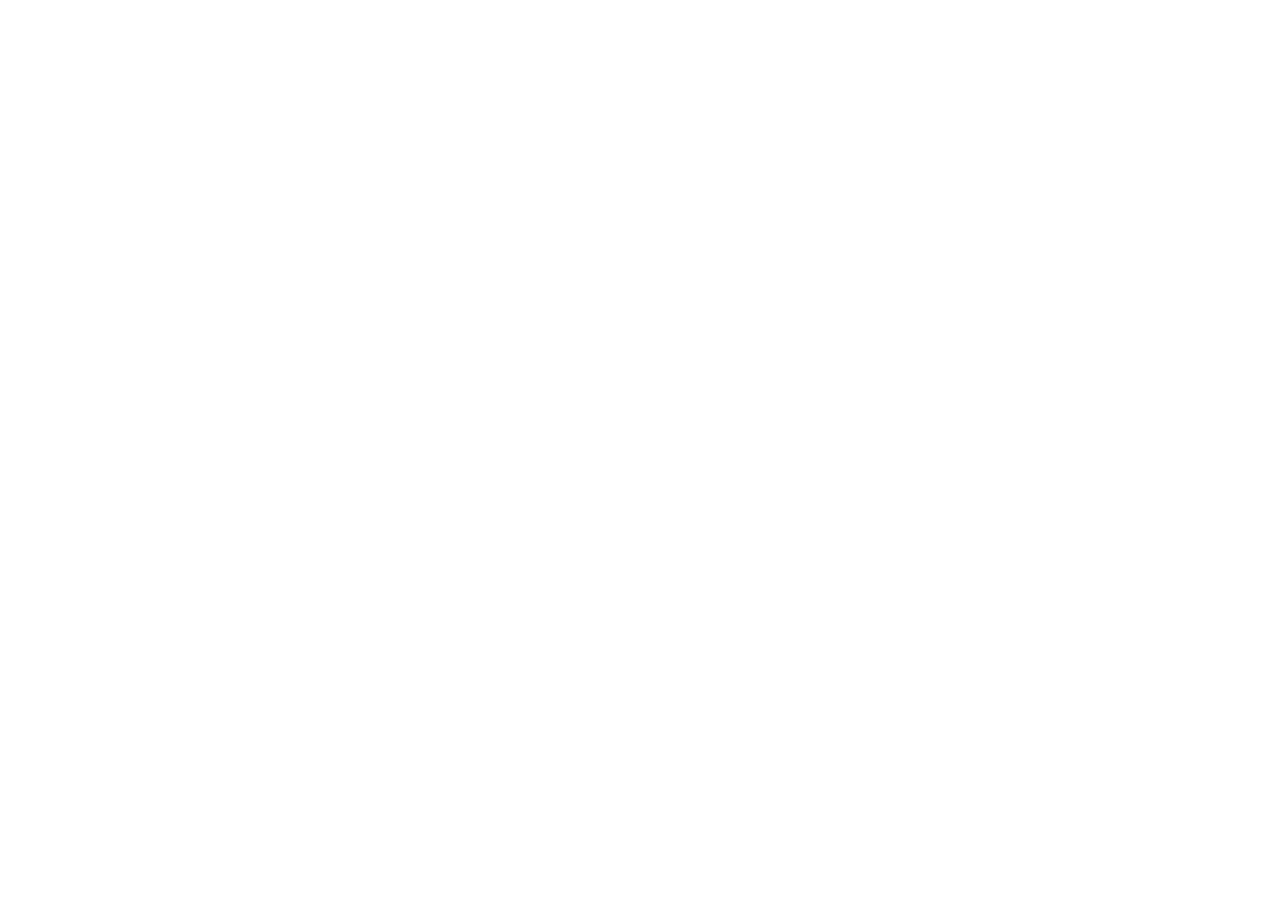
==== index.html @ f4bb406d "Adiciona arquivos CSS, JS e imagens; cria estrutura inicial do HTML" ====
<!DOCTYPE html>
<html lang="pt-Br">

<head>
    <meta charset="UTF-8">
    <meta name="viewport" content="width=device-width, initial-scale=1.0">

    <link rel="stylesheet" href="./assets/css/style.css">
    <link rel="stylesheet" href="./assets/css/responsive.css">

    <link rel="preconnect" href="https://fonts.googleapis.com">
    <link rel="preconnect" href="https://fonts.gstatic.com" crossorigin>
    <link
        href="https://fonts.googleapis.com/css2?family=Anek+Tamil:wght@100..800&family=Geist+Mono:ital,wght@0,100..900;1,100..900&family=Geist:ital,wght@0,100..900;1,100..900&display=swap"
        rel="stylesheet">

    <title>PrimalTraining</title>

    <link rel="shortcut icon" href="./assets/vector/Vector.png" type="image/x-icon">
</head>

<body>

    <script src="./assets/js/script.js"></script>
</body>

</html>
---- assets/css/style.css ----
/* style global */
:root {
    /* color */
    --txt-color-black: #000000;
    --txt-color-white: #FFFFFF;

    /* background-color */
    --background-color-black: #000000;
    --background-color-blue: #808CFD;
    --background-color-light-grey: #E9ECFF;
    --background-color-white: #FFFFFF;

    /* typography */
    --primary-font: "Anek Tamil", sans-serif;
    --secondary-font: "Geist", sans-serif;
    --tertiary-font: "Geist Mono", monospace;

    --h1-h2-font-size: 45px;
    --h1-h2-font-weight: 700;
    --h1-h2-font-family: var(--primary-font);
    --h1-h2-line-height: 91%;
    --h1-h2-letter-spacing: -3%;

    --h3-font-size: 57px;
    --h3-font-weight: 700;
    --h3-font-family: var(--primary-font);
    --h3-line-height: 100%;
    --h3-letter-spacing: -5%;

    --h4-font-size: 25px;
    --h4-font-weight: 700;
    --h4-font-family: var(--primary-font);
    --h4-line-height: 91%;
    --h4-letter-spacing: -3%;

    --h5-font-size: 22px;
    --h5-font-weight: 700;
    --h5-font-family: var(--primary-font);
    --h5-line-height: 131%;
    --h5-letter-spacing: -3%;

    --p1-font-size: 19px;
    --p1-font-weight: 400;
    --p1-font-family: var(--secondary-font);
    --p1-line-height: 131%;
    --p1-letter-spacing: -3%;

    --p2-font-size: 17px;
    --p2-font-weight: 400;
    --p2-font-family: var(--secondary-font);
    --p2-line-height: 131%;
    --p2-letter-spacing: 1%;

    --a-btn-font-size: 15px;
    --a-btn-font-weight: 400;
    --a-btn-font-family: var(--tertiary-font);
    --a-btn-line-height: 110%;
    --a-btn-letter-spacing: -1%;
}

/* typography global */
h1,
h2 {
    font-size: var(--h1-h2-font-size);
    font-weight: var(--h1-h2-font-weight);
    font-family: var(--h1-h2-font-family);
    line-height: var(--h1-h2-line-height);
    letter-spacing: var(--h1-h2-letter-spacing);
}

h3 {
    font-size: var(--h3-font-size);
    font-weight: var(--h3-font-weight);
    font-family: var(--h3-font-family);
    line-height: var(--h3-line-height);
    letter-spacing: var(--h3-letter-spacing);
}

h4 {
    font-size: var(--h4-font-size);
    font-weight: var(--h4-font-weight);
    font-family: var(--h4-font-family);
    line-height: var(--h4-line-height);
    letter-spacing: var(--h4-letter-spacing);
}

h5 {
    font-size: var(--h5-font-size);
    font-weight: var(--h5-font-weight);
    font-family: var(--h5-font-family);
    line-height: var(--h5-line-height);
    letter-spacing: var(--h5-letter-spacing);
}

a {
    text-decoration: none;
}

button {
    border: 2px solid transparent;

    cursor: pointer;
}

a,
button {
    font-size: var(--a-btn-font-size);
    font-weight: var(--a-btn-font-weight);
    font-family: var(--a-btn-font-family);
    line-height: var(--a-btn-line-height);
    letter-spacing: var(--a-btn-letter-spacing);
}

/* reset global */
* {
    margin: 0;
    padding: 0;
    box-sizing: border-box;
}

/* start */
---- assets/css/responsive.css ----
/* ================================================
 RESPONSIVE (desktop-first)
   ================================================ */

/* ---------- ate 1280px ---------- */
@media screen and (max-width:1280px) {}

/* ---------- ate 1024px (tablet) ---------- */
@media screen and (max-width:1024px) {}

/* ---------- ate 768px (tablet pequeno) ---------- */
@media screen and (max-width:768px) {}

/* ---------- ate 480px (celular) ---------- */
@media screen and (max-width:480px) {}
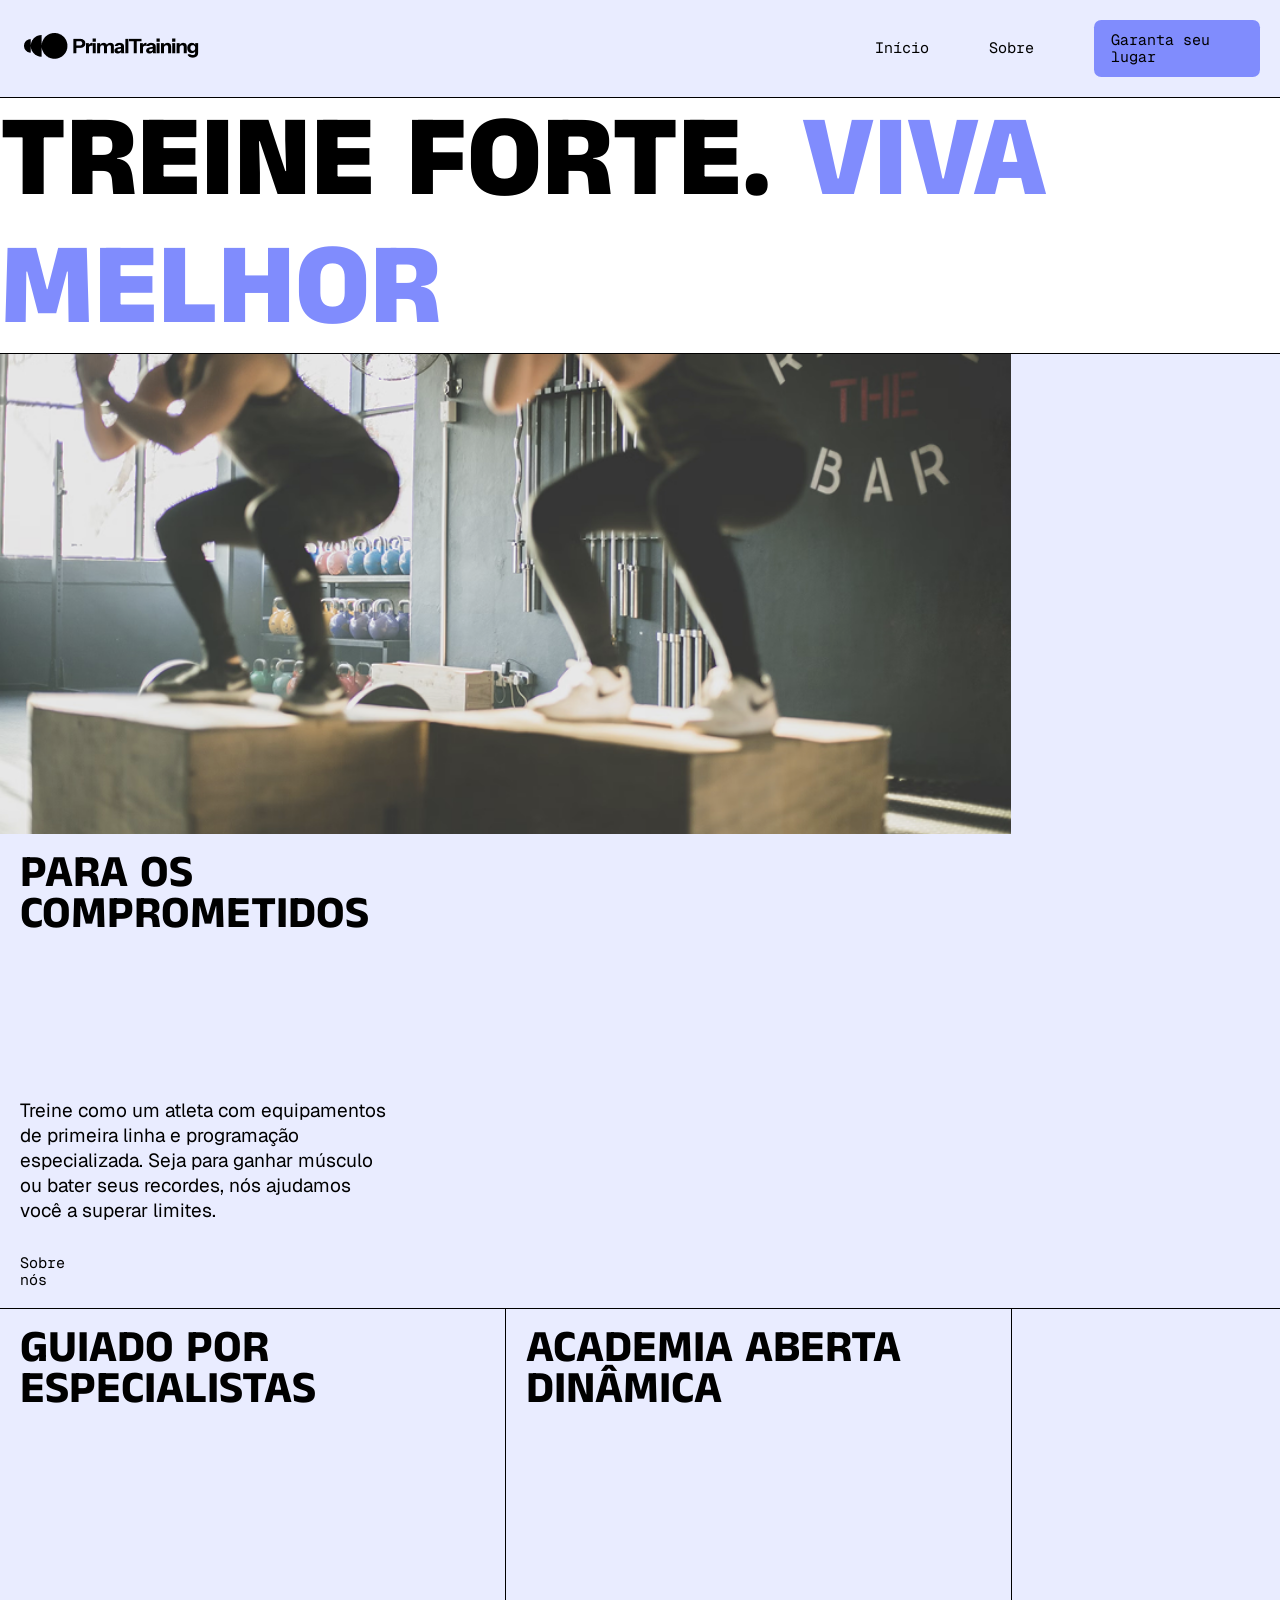
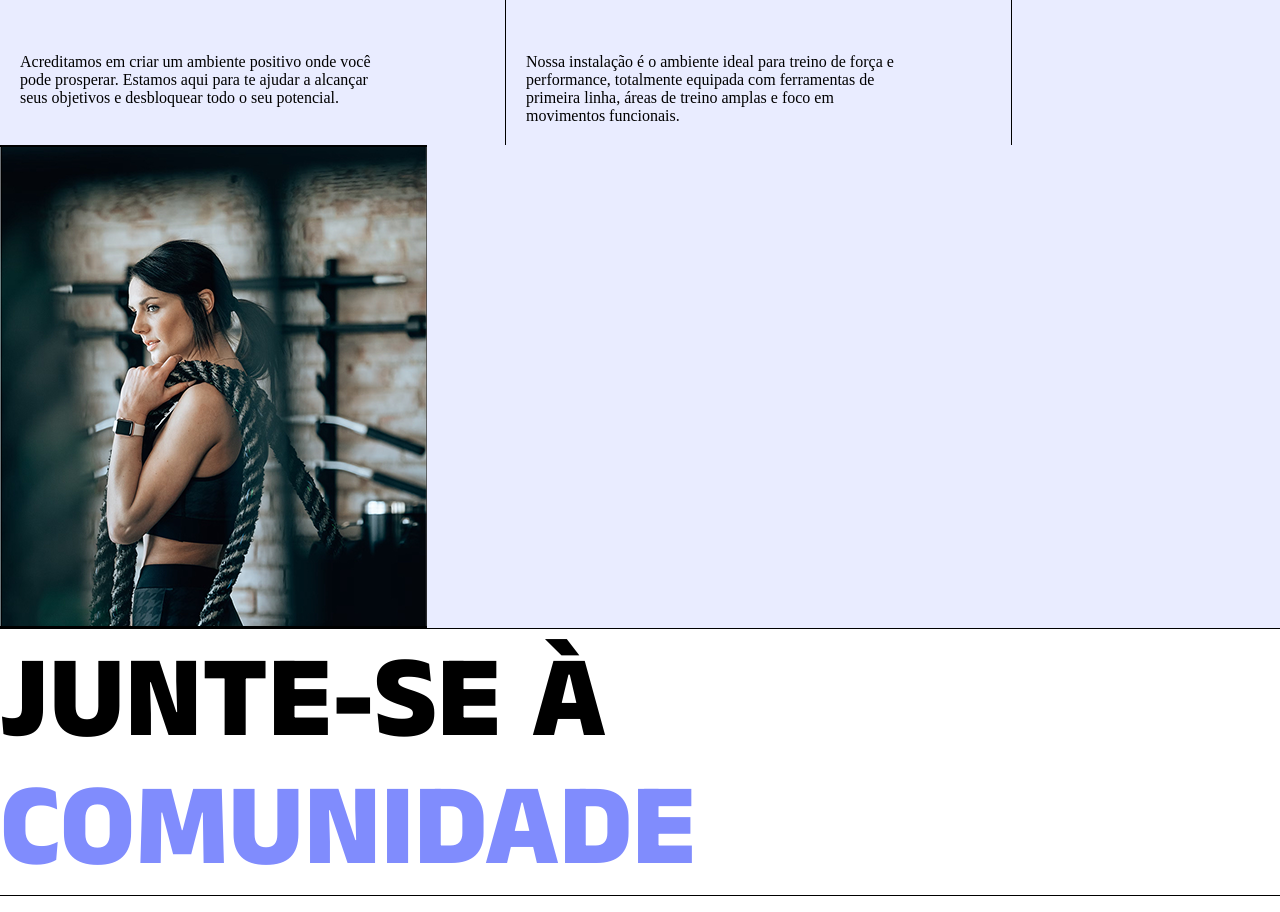
==== commit ae4ab94f: "Adiciona estrutura de HTML e estilização inicial; inclui imagens e variáveis de estilo" ====
--- a/index.html
+++ b/index.html
@@ -16,10 +16,76 @@
 
     <title>PrimalTraining</title>
 
-    <link rel="shortcut icon" href="./assets/vector/Vector.png" type="image/x-icon">
+    <link rel="shortcut icon" href="./assets/img/vector/logo/Vector.png" type="image/x-icon">
 </head>
 
 <body>
+    <!-- header -->
+    <header>
+        <div>
+            <img src="./assets/img/vector/logo/Logo.png" alt="logo-header">
+        </div>
+
+        <nav>
+            <a class="nav-link" href="#">Início</a>
+            <a class="nav-link" href="#">Sobre</a>
+            <a class="nav-button" href="#">Garanta seu lugar</a>
+        </nav>
+    </header>
+
+    <!-- main -->
+    <main>
+        <!-- beginning -->
+        <section class="beginning">
+            <h1>TREINE FORTE. <span>VIVA MELHOR</span></h1>
+        </section>
+
+        <!-- about -->
+        <section class="about">
+            <div class="about-img">
+                <img src="./assets/img/Image-woman(4).png" alt="image-woman-squatting">
+            </div>
+
+            <div class="about-text">
+                <h2>PARA OS COMPROMETIDOS</h2>
+
+                <div class="about-text-p">
+                    <p>Treine como um atleta com equipamentos de primeira linha e programação especializada. Seja para
+                        ganhar músculo ou bater seus recordes, nós ajudamos você a superar limites.</p>
+
+                    <a href="#">Sobre nós</a>
+                </div>
+            </div>
+        </section>
+
+        <!-- experience -->
+        <section class="experience">
+            <div class="experience-div">
+                <h2>GUIADO POR ESPECIALISTAS</h2>
+
+                <p>Acreditamos em criar um ambiente positivo onde você pode prosperar. Estamos aqui para te ajudar a
+                    alcançar seus objetivos e desbloquear todo o seu potencial.</p>
+            </div>
+
+            <div class="experience-div">
+                <h2>ACADEMIA ABERTA DINÂMICA</h2>
+
+                <p>Nossa instalação é o ambiente ideal para treino de força e performance, totalmente equipada com
+                    ferramentas de primeira linha, áreas de treino amplas e foco em movimentos funcionais.</p>
+            </div>
+
+            <div class="experience-img">
+                <img src="./assets/img/Image.png" alt="Image-woman">
+            </div>
+        </section>
+
+        <!-- comunity -->
+        <section class="comunity">
+            <h1>JUNTE-SE À <span>COMUNIDADE</span></h1>
+        </section>
+
+        <!-- class -->
+    </main>
 
     <script src="./assets/js/script.js"></script>
 </body>
--- a/assets/css/style.css
+++ b/assets/css/style.css
@@ -2,6 +2,7 @@
 :root {
     /* color */
     --txt-color-black: #000000;
+    --txt-color-blue: #808CFD;
     --txt-color-white: #FFFFFF;
 
     /* background-color */
@@ -15,11 +16,17 @@
     --secondary-font: "Geist", sans-serif;
     --tertiary-font: "Geist Mono", monospace;
 
-    --h1-h2-font-size: 45px;
-    --h1-h2-font-weight: 700;
-    --h1-h2-font-family: var(--primary-font);
-    --h1-h2-line-height: 91%;
-    --h1-h2-letter-spacing: -3%;
+    --h1-font-size: 116px;
+    --h1-font-weight: 800;
+    --h1-font-family: var(--primary-font);
+    --h1-line-height: 110%;
+    --h1-letter-spacing: -5%;
+
+    --h2-font-size: 45px;
+    --h2-font-weight: 700;
+    --h2-font-family: var(--primary-font);
+    --h2-line-height: 91%;
+    --h2-letter-spacing: -3%;
 
     --h3-font-size: 57px;
     --h3-font-weight: 700;
@@ -51,6 +58,12 @@
     --p2-line-height: 131%;
     --p2-letter-spacing: 1%;
 
+    --p3-font-size: 14px;
+    --p3-font-weight: 700;
+    --p3-font-family: var(--secondary-font);
+    --p3-line-height: 131%;
+    --p3-letter-spacing: 1%;
+
     --a-btn-font-size: 15px;
     --a-btn-font-weight: 400;
     --a-btn-font-family: var(--tertiary-font);
@@ -59,13 +72,20 @@
 }
 
 /* typography global */
-h1,
+h1 {
+    font-size: var(--h1-font-size);
+    font-weight: var(--h1-font-weight);
+    font-family: var(--h1-font-family);
+    line-height: var(--h1-line-height);
+    letter-spacing: var(--h1-letter-spacing);
+}
+
 h2 {
-    font-size: var(--h1-h2-font-size);
-    font-weight: var(--h1-h2-font-weight);
-    font-family: var(--h1-h2-font-family);
-    line-height: var(--h1-h2-line-height);
-    letter-spacing: var(--h1-h2-letter-spacing);
+    font-size: var(--h2-font-size);
+    font-weight: var(--h2-font-weight);
+    font-family: var(--h2-font-family);
+    line-height: var(--h2-line-height);
+    letter-spacing: var(--h2-letter-spacing);
 }
 
 h3 {
@@ -118,4 +138,219 @@
     box-sizing: border-box;
 }
 
-/* start */+/* start */
+body {
+    display: flex;
+    flex-direction: column;
+    align-items: center;
+
+    width: 100%;
+    min-height: 100vh;
+}
+
+/* header */
+header {
+    display: flex;
+    align-items: center;
+    justify-content: center;
+
+    gap: 674px;
+    padding: 20px 20px;
+
+    width: 100%;
+    max-width: 1440px;
+
+    border-bottom: 1px solid var(--background-color-black);
+
+    background-color: var(--background-color-light-grey);
+}
+
+nav {
+    display: flex;
+    align-items: center;
+    justify-content: center;
+
+    gap: 60px;
+}
+
+nav a {
+    color: var(--txt-color-black);
+}
+
+
+.nav-link:hover {
+    border-bottom: 2px solid var(--background-color-blue);
+
+    transition: 0.5s ease-in-out;
+    transform: scale(1.1);
+}
+
+.nav-button {
+    padding: 12px 17px;
+
+    border-radius: 7.25px;
+
+    background-color: var(--background-color-blue);
+}
+
+.nav-button:hover {
+    transition: 0.5s ease;
+
+    color: var(--txt-color-white);
+    background-color: var(--background-color-black);
+}
+
+/* main */
+main {
+    display: flex;
+    flex-direction: column;
+    align-items: center;
+    justify-content: center;
+
+    width: 100%;
+    max-width: 1440px;
+}
+
+/* beginning */
+.beginning {
+    display: flex;
+    align-items: center;
+    justify-content: center;
+
+    width: 100%;
+
+    border-bottom: 1px solid var(--background-color-black);
+}
+
+h1 span {
+    color: var(--txt-color-blue);
+}
+
+/* about */
+.about {
+    display: flex;
+    flex-wrap: wrap;
+
+    width: 100%;
+
+    border-bottom: 1px solid var(--background-color-black);
+
+    background-color: var(--background-color-light-grey);
+}
+
+.about-img {
+    width: 1011px;
+    height: 480px;
+}
+
+.about-img img {
+    width: 100%;
+    height: 100%;
+
+    object-fit: cover;
+}
+
+.about-text {
+    display: flex;
+    flex-direction: column;
+
+    gap: 163px;
+    padding: 20px;
+}
+
+.about-text h2 {
+    width: 386px;
+    max-width: 100%;
+}
+
+.about-text-p {
+    display: flex;
+    flex-direction: column;
+
+    gap: 20px;
+}
+
+.about-text-p p {
+    font-size: var(--p1-font-size);
+    font-weight: var(--p1-font-weight);
+    font-family: var(--p1-font-family);
+    line-height: var(--p1-line-height);
+    letter-spacing: var(--p1-letter-spacing);
+
+    width: 375px;
+    max-width: 100%;
+}
+
+.about-text-p a {
+    padding-top: 12px;
+    width: 80px;
+
+    color: var(--txt-color-black);
+}
+
+.about-text-p a:hover {
+    border-bottom: 2px solid var(--background-color-blue);
+
+    transition: 0.5s ease-in-out;
+    transform: scale(1.1);
+}
+
+/* experience */
+.experience {
+    display: flex;
+    flex-wrap: wrap;
+
+    width: 100%;
+
+    border-bottom: 1px solid var(--background-color-black);
+
+    background-color: var(--background-color-light-grey);
+}
+
+.experience-div {
+    display: flex;
+    flex-direction: column;
+
+    gap: 242px;
+    padding: 20px 20px;
+
+    width: 506px;
+
+    border-right: 1px solid var(--background-color-black);
+}
+
+.experience-div h2 {
+    width: 388px;
+    max-width: 100%;
+}
+
+.experience-div p {
+    width: 375px;
+    max-width: 100%;
+}
+
+.experience-img {
+    width: 100%;
+    max-width: 427px;
+
+    background-color: var(--background-color-black);
+}
+
+.experience-img img {
+    width: 100%;
+    height: 100%;
+
+    object-fit: contain;
+}
+
+.comunity {
+    display: flex;
+    align-items: center;
+    justify-content: center;
+
+    padding-top: 10px;
+
+    width: 100%;
+
+    border-bottom: 1px solid var(--background-color-black);
+}
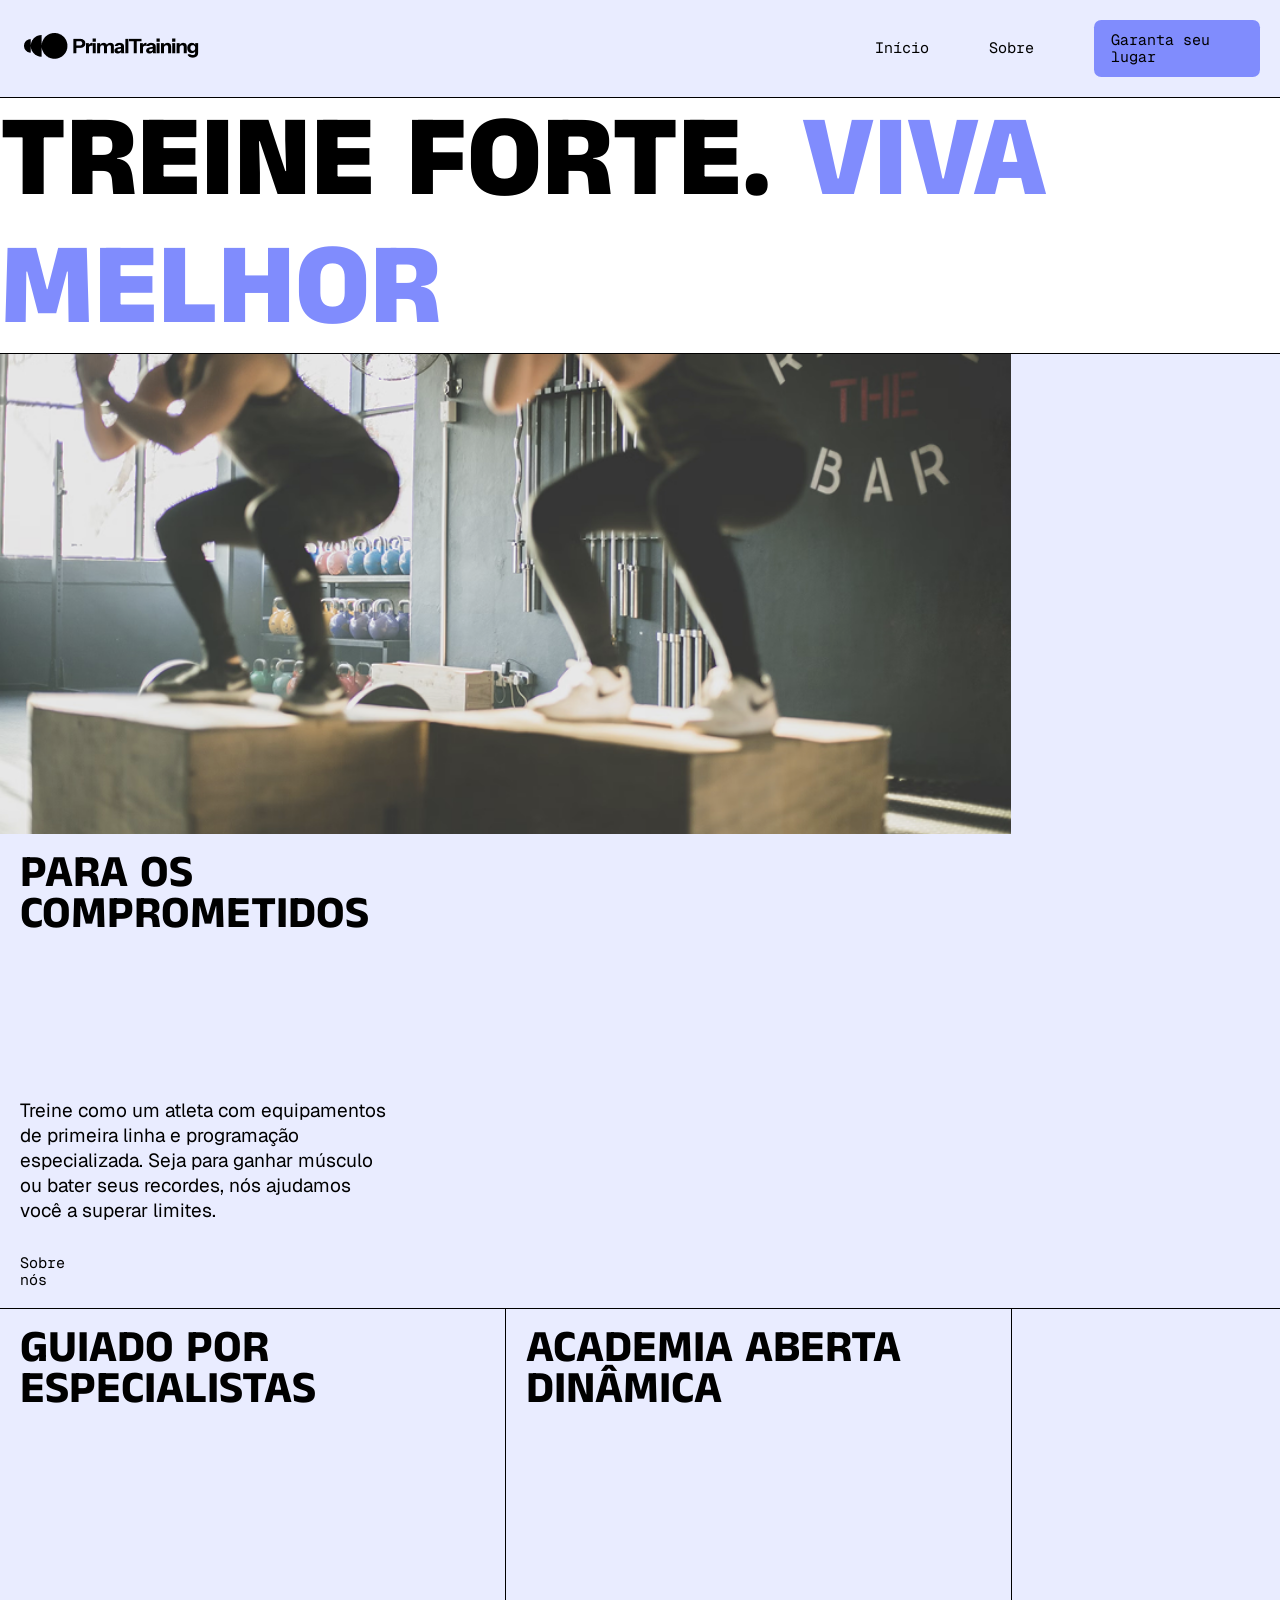
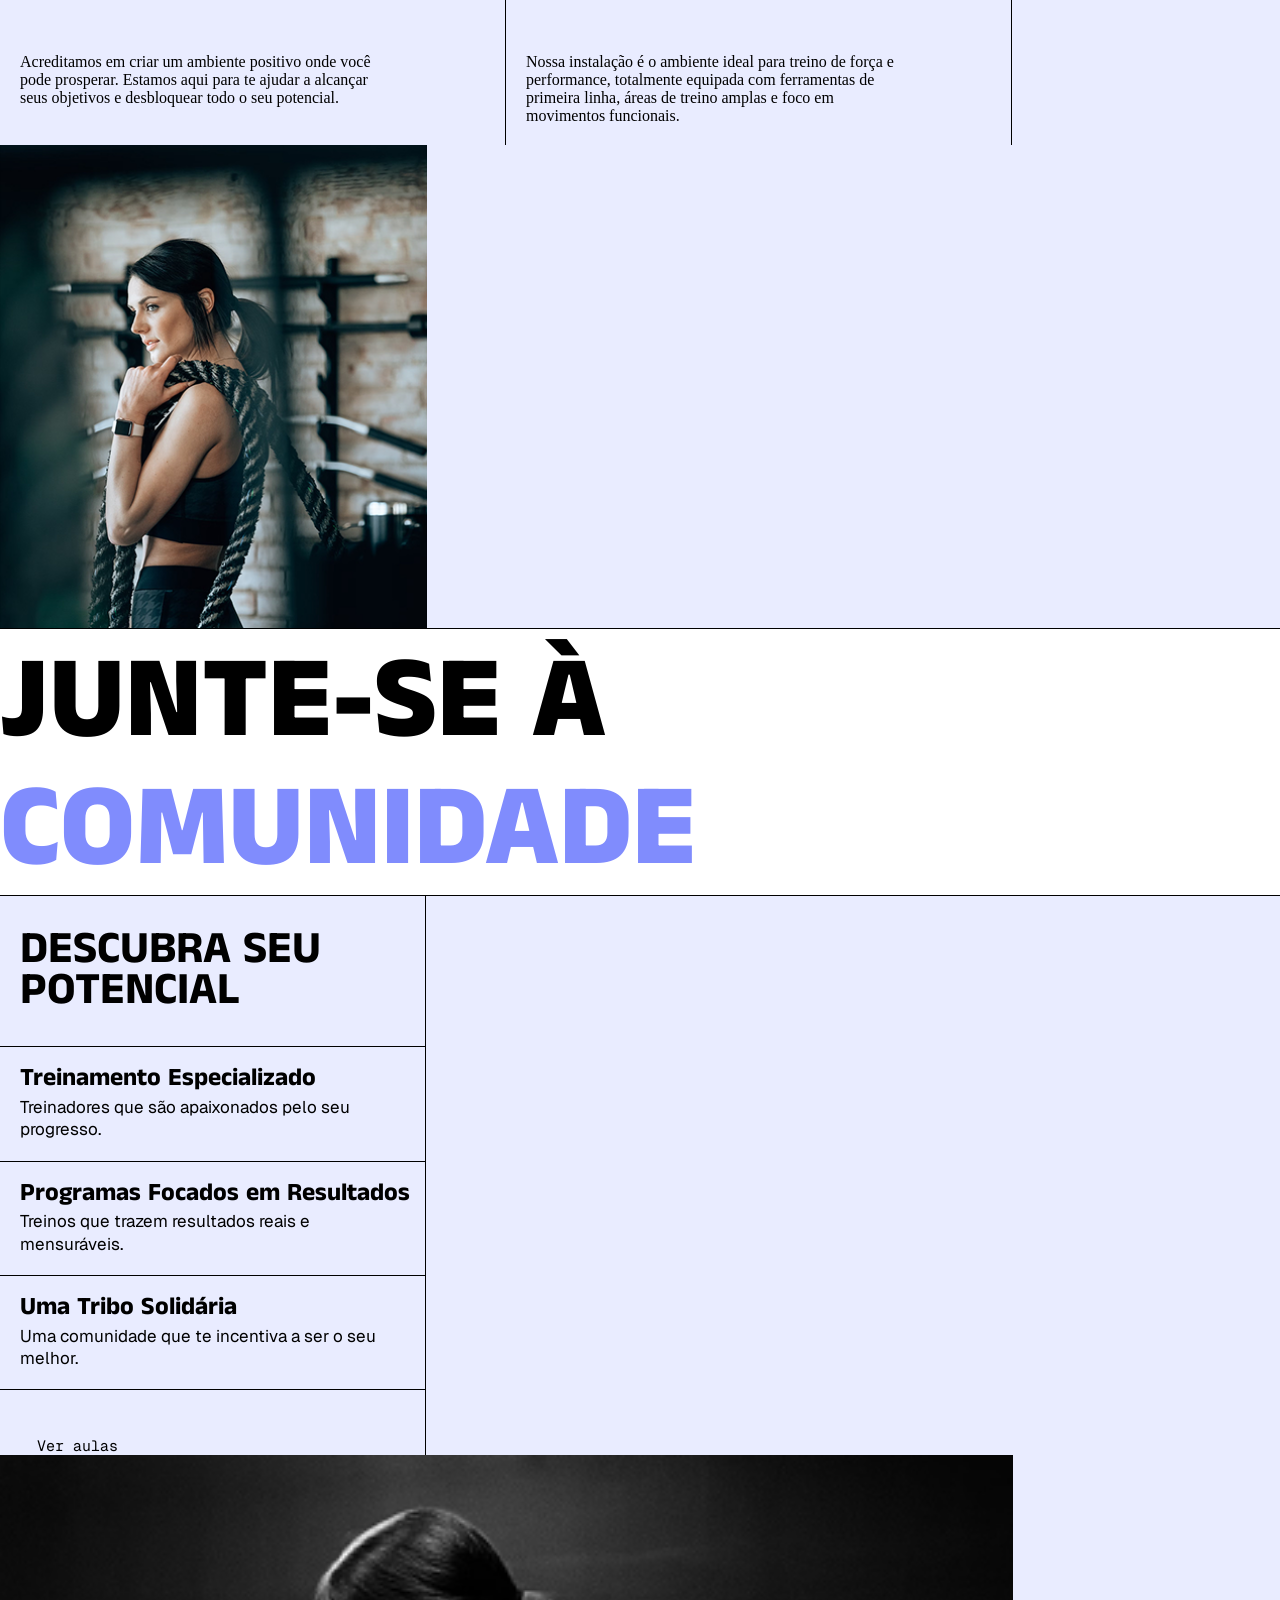
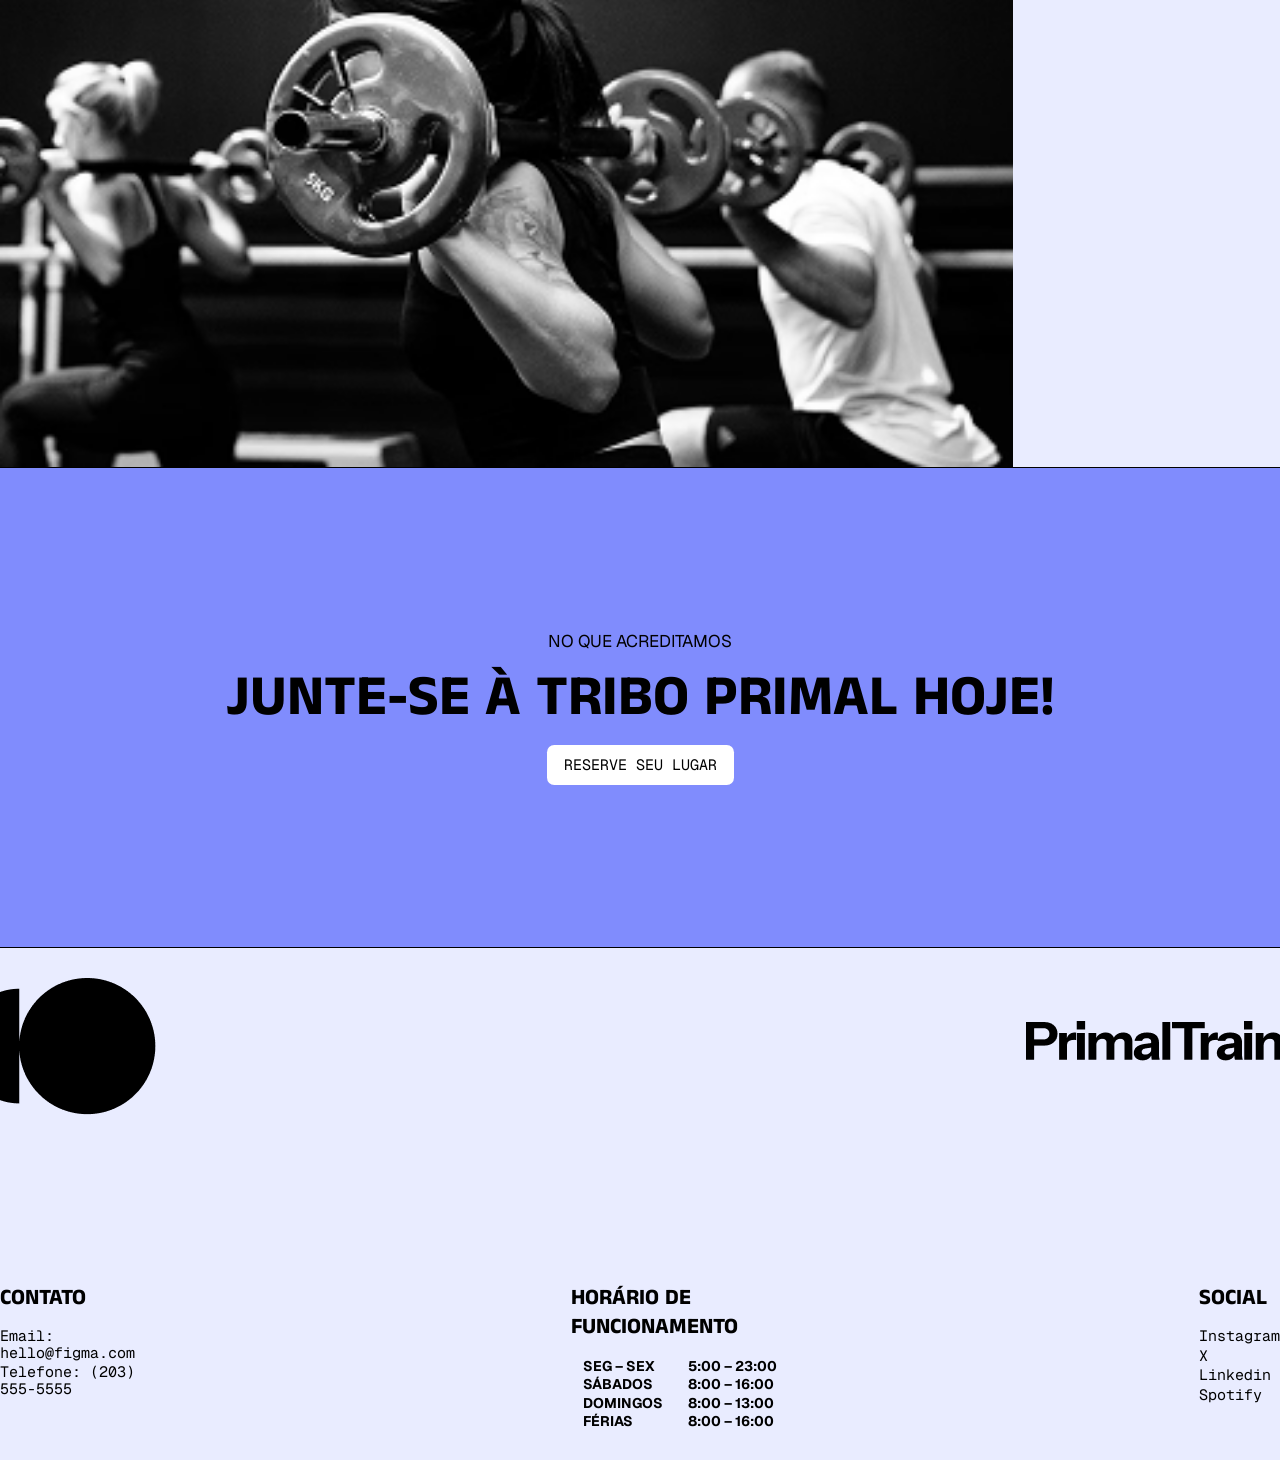
==== commit aae2ef89: "Adiciona novas seções de classe e reserva ao HTML; inclui logo PrimalTraining" ====
--- a/index.html
+++ b/index.html
@@ -85,7 +85,101 @@
         </section>
 
         <!-- class -->
+        <section class="class">
+            <div class="class-class">
+                <div class="class-title">
+                    <h2>DESCUBRA SEU POTENCIAL</h2>
+                </div>
+
+                <div class="class-about">
+                    <h4>Treinamento Especializado</h4>
+
+                    <p>Treinadores que são apaixonados pelo seu progresso.</p>
+                </div>
+
+                <div class="class-about">
+                    <h4>Programas Focados em Resultados</h4>
+
+                    <p>Treinos que trazem resultados reais e mensuráveis.</p>
+                </div>
+
+                <div class="class-about">
+                    <h4>Uma Tribo Solidária</h4>
+
+                    <p>Uma comunidade que te incentiva a ser o seu melhor.</p>
+                </div>
+
+                <a href="#">Ver aulas</a>
+            </div>
+
+            <div class="class-img">
+                <img src="./assets/img/Image-woman(2).png" alt="Image-woman-2">
+            </div>
+        </section>
+
+        <!-- reserve -->
+        <section class="reserve">
+            <div class="reserve-text">
+                <p>NO QUE ACREDITAMOS</p>
+
+                <h3>JUNTE-SE À TRIBO PRIMAL HOJE!</h3>
+
+                <a href="#">RESERVE SEU LUGAR</a>
+            </div>
+        </section>
     </main>
+
+    <!-- footer -->
+    <footer>
+        <!-- logo -->
+        <section class="logo">
+            <img src="./assets/img/vector/logo/Vector (1).png" alt="vector-logo">
+            <img src="./assets/img/vector/logo/PrimalTraining.png" alt="PrimalTraining">
+        </section>
+
+        <!-- contact -->
+        <section class="contact">
+            <div class="contact-text">
+                <h5>CONTATO</h5>
+
+                <div class="address">
+                    <a href="#">Email: hello@figma.com</a>
+                    <a href="#">Telefone: (203) 555-5555</a>
+                </div>
+            </div>
+
+            <div class="contact-hours">
+                <h5>HORÁRIO DE FUNCIONAMENTO</h5>
+
+                <div class="days-hours">
+                    <div class="days">
+                        <p>SEG – SEX</p>
+                        <p>SÁBADOS</p>
+                        <p>DOMINGOS</p>
+                        <p>FÉRIAS</p>
+                    </div>
+
+                    <div class="hours">
+                        <p>5:00 – 23:00</p>
+                        <p>8:00 – 16:00</p>
+                        <p>8:00 – 13:00</p>
+                        <p>8:00 – 16:00</p>
+                    </div>
+                </div>
+            </div>
+
+            <div class="contact-social">
+                <h5>SOCIAL</h5>
+
+                <div class="social-link">
+                    <a href="#">Instagram</a>
+                    <a href="#">X</a>
+                    <a href="#">Linkedin</a>
+                    <a href="#">Spotify</a>
+                </div>
+            </div>
+        </section>
+    </footer>
 
     <script src="./assets/js/script.js"></script>
 </body>
--- a/assets/css/style.css
+++ b/assets/css/style.css
@@ -146,6 +146,8 @@
 
     width: 100%;
     min-height: 100vh;
+
+    background-color: var(--background-color-light-grey);
 }
 
 /* header */
@@ -177,11 +179,13 @@
     color: var(--txt-color-black);
 }
 
+.nav-link {
+    transition: 0.5s ease-in-out;
+}
 
 .nav-link:hover {
     border-bottom: 2px solid var(--background-color-blue);
 
-    transition: 0.5s ease-in-out;
     transform: scale(1.1);
 }
 
@@ -190,12 +194,12 @@
 
     border-radius: 7.25px;
 
+    transition: 0.5s ease;
+
     background-color: var(--background-color-blue);
 }
 
 .nav-button:hover {
-    transition: 0.5s ease;
-
     color: var(--txt-color-white);
     background-color: var(--background-color-black);
 }
@@ -220,6 +224,8 @@
     width: 100%;
 
     border-bottom: 1px solid var(--background-color-black);
+
+    background-color: var(--background-color-white);
 }
 
 h1 span {
@@ -283,7 +289,10 @@
 
 .about-text-p a {
     padding-top: 12px;
+
     width: 80px;
+
+    transition: 0.5s ease-in-out;
 
     color: var(--txt-color-black);
 }
@@ -291,7 +300,6 @@
 .about-text-p a:hover {
     border-bottom: 2px solid var(--background-color-blue);
 
-    transition: 0.5s ease-in-out;
     transform: scale(1.1);
 }
 
@@ -340,9 +348,10 @@
     width: 100%;
     height: 100%;
 
-    object-fit: contain;
-}
-
+    object-fit: cover;
+}
+
+/* comunity */
 .comunity {
     display: flex;
     align-items: center;
@@ -353,4 +362,208 @@
     width: 100%;
 
     border-bottom: 1px solid var(--background-color-black);
+
+    background-color: var(--background-color-white);
+}
+
+/* class */
+.class {
+    display: flex;
+    flex-wrap: wrap;
+
+    width: 100%;
+
+    border-bottom: 1px solid var(--background-color-black);
+
+    background-color: var(--background-color-light-grey);
+}
+
+.class-class {
+    display: flex;
+    flex-direction: column;
+    flex-wrap: wrap;
+
+    width: 426px;
+
+    border-right: 1px solid var(--background-color-black);
+}
+
+.class-title {
+    padding: 34.5px 0 34.5px 20px;
+}
+
+.class-title h2 {
+    width: 350px;
+}
+
+.class-about {
+    display: flex;
+    flex-direction: column;
+
+    gap: 6px;
+    padding: 20px 0 20px 20px;
+}
+
+.class-about p {
+    font-size: var(--p2-font-size);
+    font-weight: var(--p2-font-weight);
+    font-family: var(--p2-font-family);
+    line-height: var(--p2-line-height);
+    letter-spacing: var(--p2-letter-spacing);
+
+    width: 386px;
+}
+
+.class-class a {
+    padding: 48px 0 0 37px;
+
+    transition: 0.5s ease;
+
+    color: var(--txt-color-black);
+}
+
+.class-class a:hover {
+    color: var(--txt-color-blue);
+}
+
+.class-img {
+    width: 1013px;
+}
+
+.class-img img {
+    width: 100%;
+    height: 100%;
+
+    object-fit: cover;
+}
+
+.class-title,
+.class-about {
+    border-bottom: 1px solid var(--background-color-black);
+}
+
+/* reserve */
+.reserve {
+    display: flex;
+    align-items: center;
+    justify-content: center;
+    flex-wrap: wrap;
+
+    width: 100%;
+
+    border-bottom: 1px solid var(--background-color-black);
+
+    background-color: var(--background-color-blue);
+}
+
+.reserve-text {
+    display: flex;
+    flex-direction: column;
+    align-items: center;
+    justify-content: center;
+
+    gap: 18px;
+    margin: 162px 0;
+}
+
+.reserve-text p {
+    font-size: var(--p2-font-size);
+    font-weight: var(--p2-font-weight);
+    font-family: var(--p2-font-family);
+    line-height: var(--p2-line-height);
+    letter-spacing: var(--p2-letter-spacing);
+}
+
+.reserve-text a {
+    padding: 12px 17px;
+
+    border-radius: 7.25px;
+
+    transition: 0.5s ease;
+
+    color: var(--txt-color-black);
+    background-color: var(--background-color-white);
+}
+
+.reserve-text a:hover {
+    color: var(--txt-color-white);
+    background-color: var(--background-color-black);
+}
+
+/* footer */
+footer {
+    display: flex;
+    flex-direction: column;
+    align-items: center;
+    justify-content: center;
+
+    gap: 169px;
+    padding: 30px 0;
+
+    width: 100%;
+    max-width: 1440p
+}
+
+.logo {
+    display: flex;
+    align-items: center;
+
+    gap: 870px;
+}
+
+.contact {
+    display: flex;
+
+    gap: 410px;
+}
+
+.contact-text,
+.contact-hours,
+.contact-social {
+    display: flex;
+    flex-direction: column;
+
+    gap: 15px;
+}
+
+.contact-hours {
+    align-items: center;
+}
+
+.address {
+    display: flex;
+    flex-direction: column;
+
+    gap: 3px;
+}
+
+.address a {
+    color: var(--txt-color-black);
+}
+
+.address,
+.days,
+.hours p {
+    font-size: var(--p3-font-size);
+    font-weight: var(--p3-font-weight);
+    font-family: var(--p3-font-family);
+    line-height: var(--p3-line-height);
+    letter-spacing: var(--p3-letter-spacing);
+}
+
+.days-hours {
+    display: flex;
+
+    gap: 25px;
+}
+
+.social-link {
+    display: flex;
+    flex-direction: column;
+
+    gap: 3px;
+}
+
+.social-link a {
+    color: var(--txt-color-black);
 }
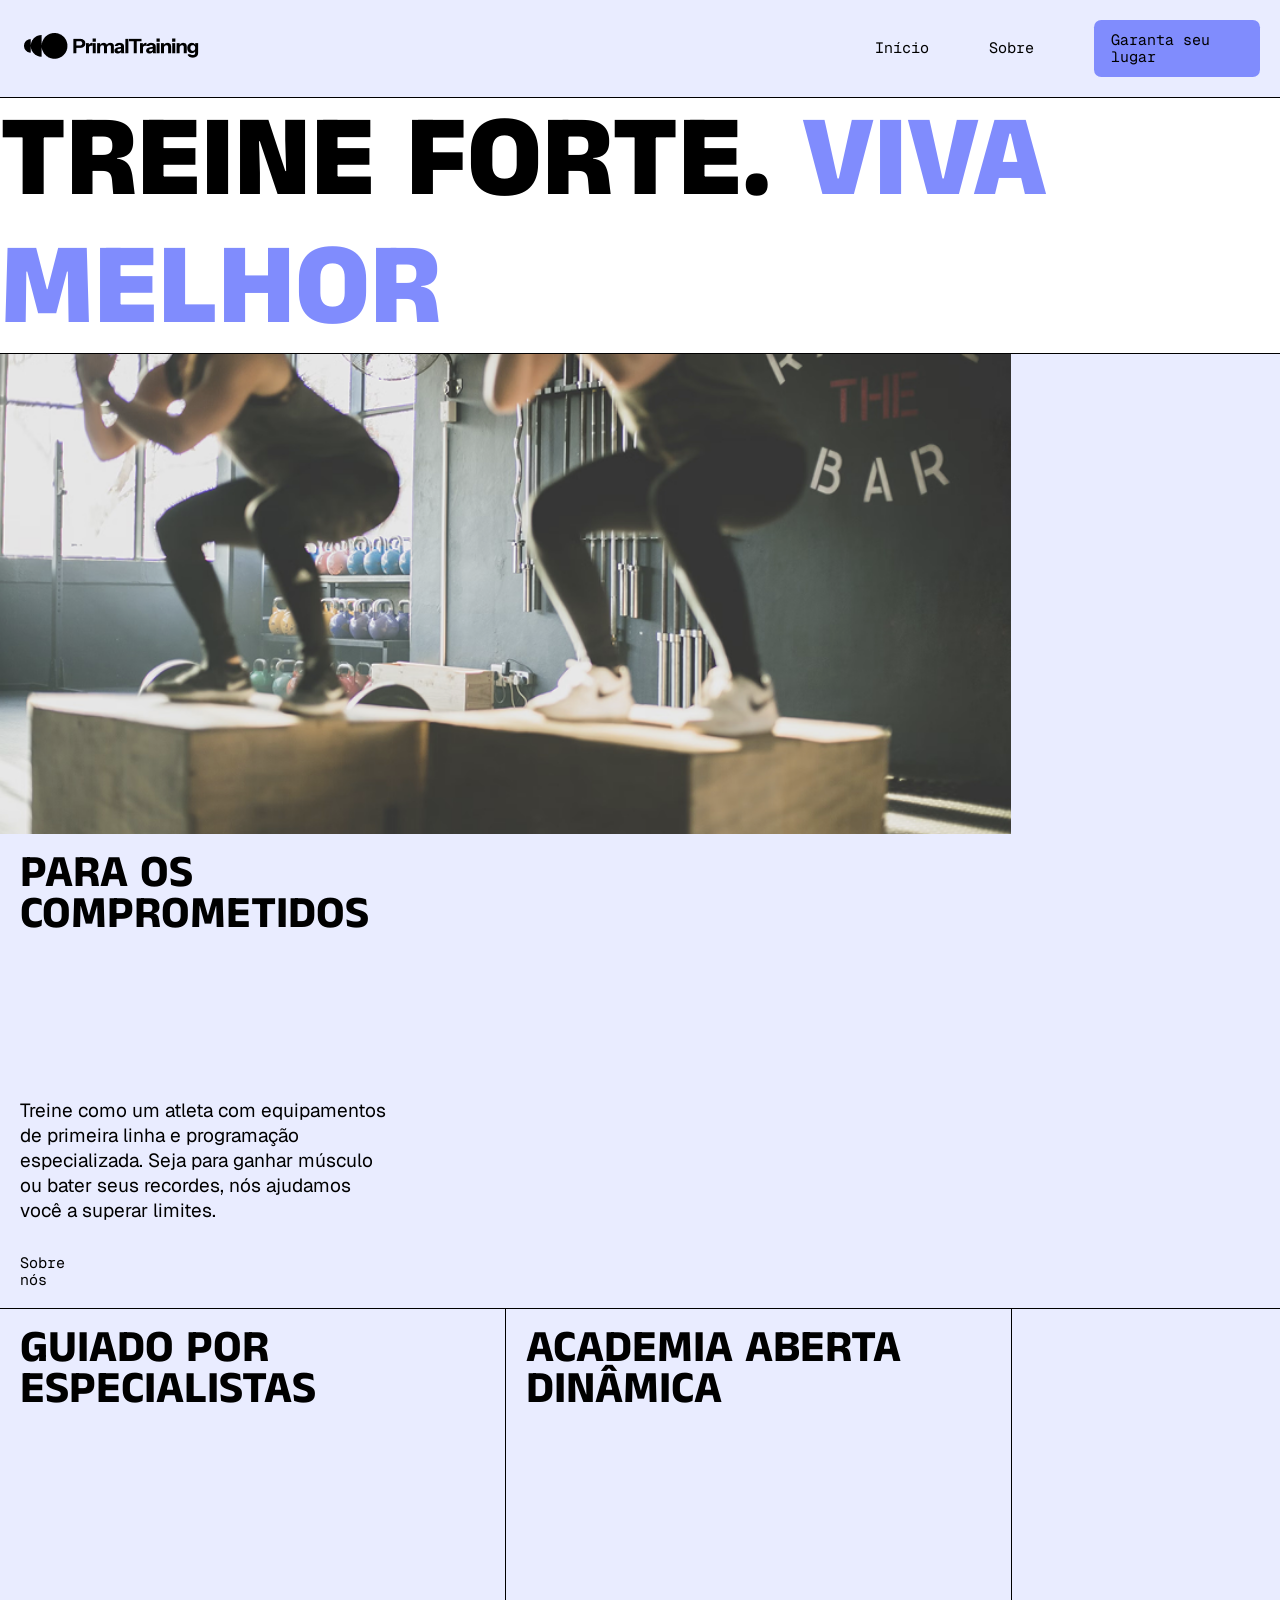
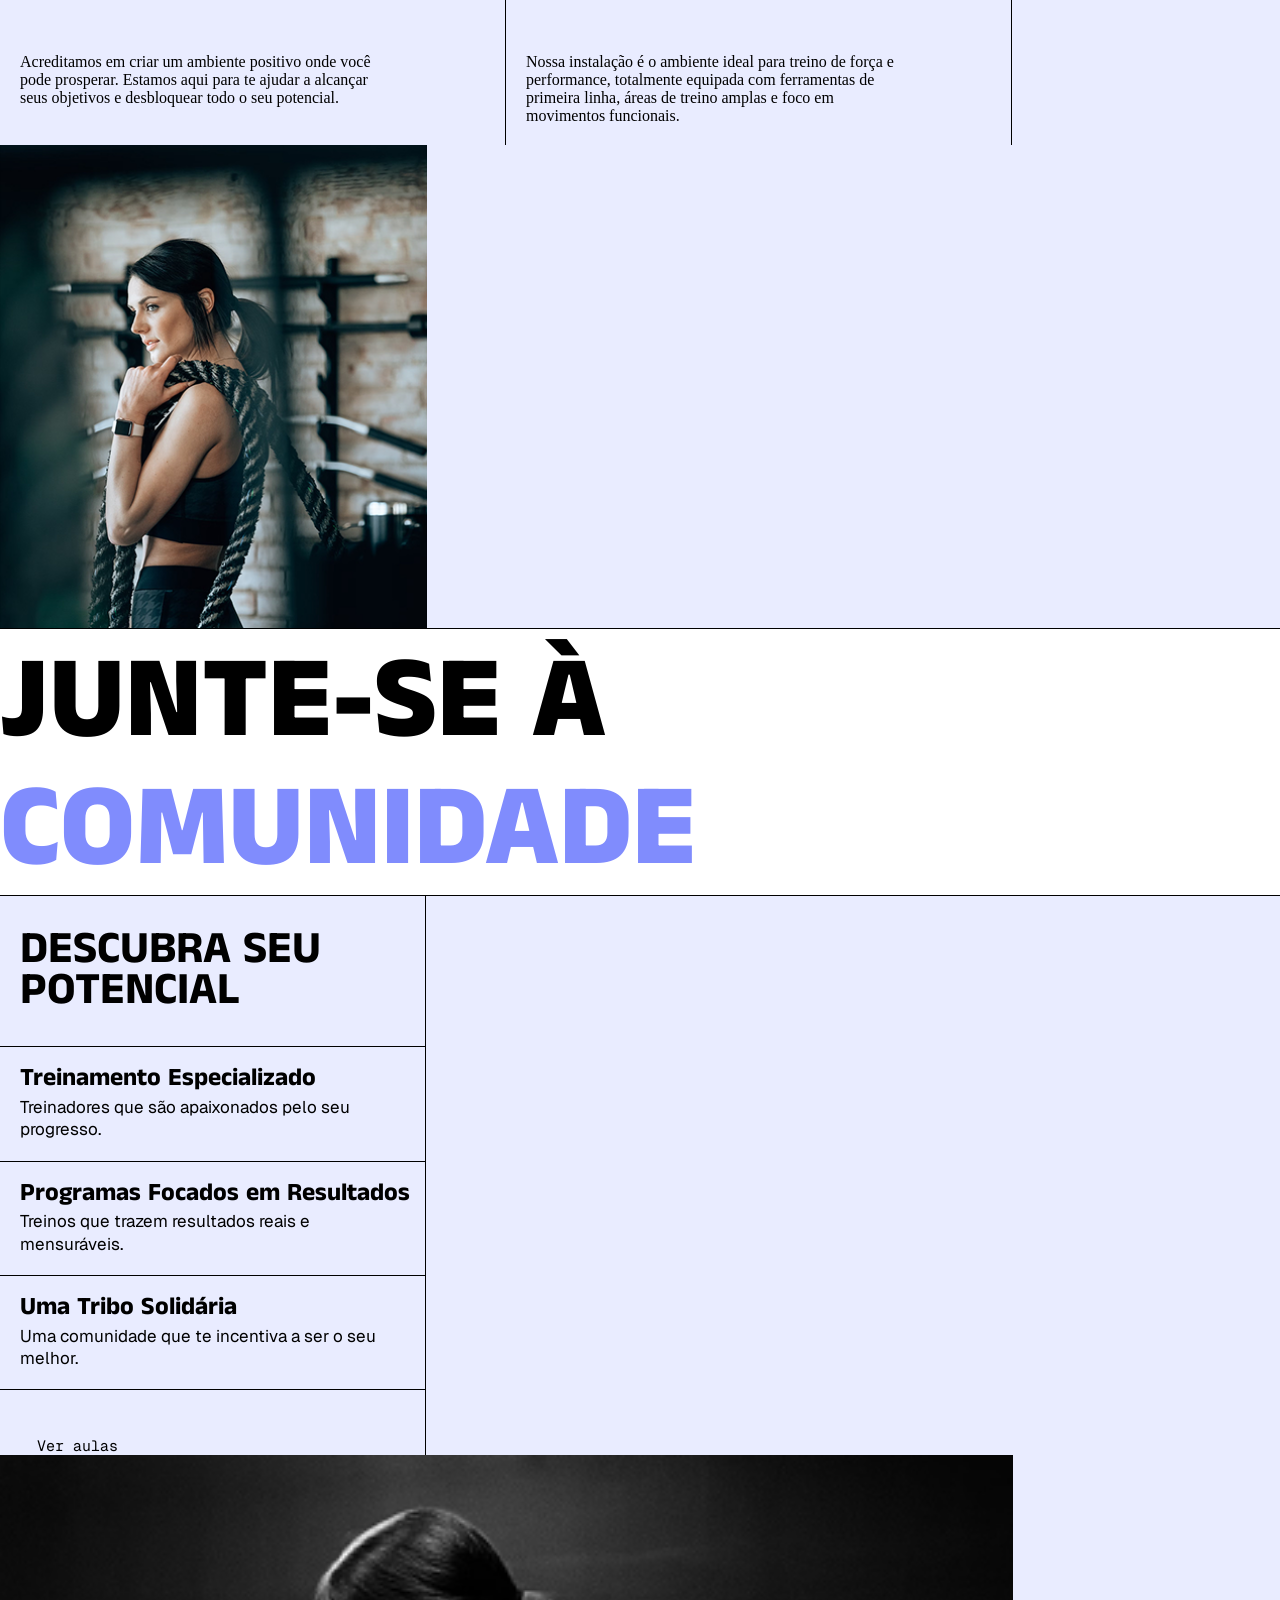
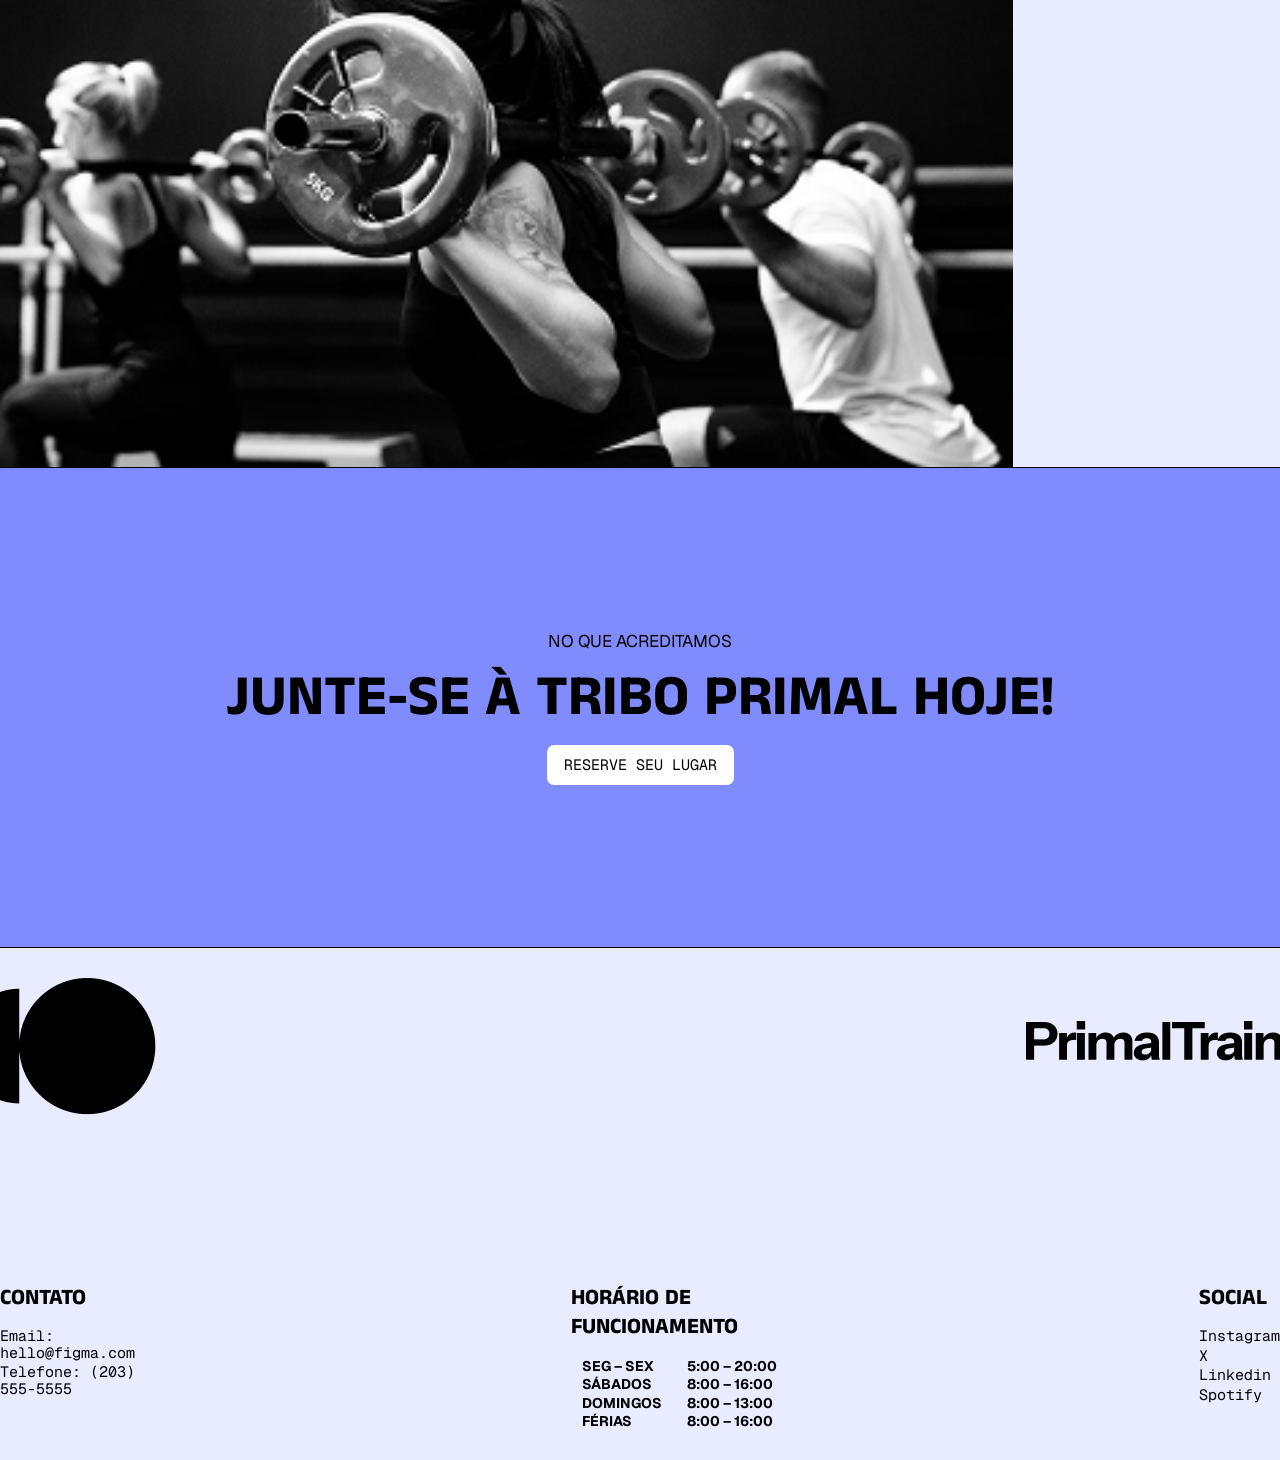
==== commit cf32f9eb: "Atualiza horários de funcionamento e links sociais; melhora a estrutura do formulário de reserva" ====
--- a/index.html
+++ b/index.html
@@ -27,9 +27,9 @@
         </div>
 
         <nav>
-            <a class="nav-link" href="#">Início</a>
-            <a class="nav-link" href="#">Sobre</a>
-            <a class="nav-button" href="#">Garanta seu lugar</a>
+            <a class="nav-link" href="index.html">Início</a>
+            <a class="nav-link" href="about.html">Sobre</a>
+            <a class="nav-button" href="reserve.html">Garanta seu lugar</a>
         </nav>
     </header>
 
@@ -53,7 +53,7 @@
                     <p>Treine como um atleta com equipamentos de primeira linha e programação especializada. Seja para
                         ganhar músculo ou bater seus recordes, nós ajudamos você a superar limites.</p>
 
-                    <a href="#">Sobre nós</a>
+                    <a href="about.html">Sobre nós</a>
                 </div>
             </div>
         </section>
@@ -75,7 +75,7 @@
             </div>
 
             <div class="experience-img">
-                <img src="./assets/img/Image.png" alt="Image-woman">
+                <img src="./assets/img/Image-woman(5).png" alt="Image-woman">
             </div>
         </section>
 
@@ -109,7 +109,7 @@
                     <p>Uma comunidade que te incentiva a ser o seu melhor.</p>
                 </div>
 
-                <a href="#">Ver aulas</a>
+                <a href="reserve.html">Ver aulas</a>
             </div>
 
             <div class="class-img">
@@ -124,7 +124,7 @@
 
                 <h3>JUNTE-SE À TRIBO PRIMAL HOJE!</h3>
 
-                <a href="#">RESERVE SEU LUGAR</a>
+                <a href="reserve.html">RESERVE SEU LUGAR</a>
             </div>
         </section>
     </main>
@@ -160,7 +160,7 @@
                     </div>
 
                     <div class="hours">
-                        <p>5:00 – 23:00</p>
+                        <p>5:00 – 20:00</p>
                         <p>8:00 – 16:00</p>
                         <p>8:00 – 13:00</p>
                         <p>8:00 – 16:00</p>
@@ -172,10 +172,10 @@
                 <h5>SOCIAL</h5>
 
                 <div class="social-link">
-                    <a href="#">Instagram</a>
-                    <a href="#">X</a>
-                    <a href="#">Linkedin</a>
-                    <a href="#">Spotify</a>
+                    <a href="https://www.instagram.com/" target="_blank">Instagram</a>
+                    <a href="https://x.com/" target="_blank">X</a>
+                    <a href="https://br.linkedin.com/" target="_blank">Linkedin</a>
+                    <a href="https://open.spotify.com/intl-pt/" target="_blank">Spotify</a>
                 </div>
             </div>
         </section>
--- a/assets/css/style.css
+++ b/assets/css/style.css
@@ -137,6 +137,10 @@
     padding: 0;
     box-sizing: border-box;
 }
+
+/*================================================================================ */
+
+/* index.html */
 
 /* start */
 body {
@@ -566,4 +570,447 @@
 
 .social-link a {
     color: var(--txt-color-black);
+}
+
+/*================================================================================ */
+
+/* about.html */
+
+/* beginning-about */
+.beginning-about {
+    display: flex;
+
+    padding: 10px 0 0 20px;
+
+    width: 100%;
+
+    border-bottom: 1px solid var(--background-color-black);
+
+    background-color: var(--background-color-white);
+}
+
+/* info */
+.info {
+    display: flex;
+    justify-content: space-between;
+    flex-wrap: wrap;
+
+    width: 100%;
+
+    border-bottom: 1px solid var(--background-color-black);
+
+    background-color: var(--background-color-blue);
+}
+
+.info-text {
+    display: flex;
+    flex-direction: column;
+
+    gap: 179px;
+    padding: 30px 20px;
+}
+
+.info-text h2 {
+    width: 622px;
+}
+
+.info-text p {
+    font-size: var(--p2-font-size);
+    font-weight: var(--p2-font-weight);
+    font-family: var(--p2-font-family);
+    line-height: var(--p2-line-height);
+    letter-spacing: var(--p2-letter-spacing);
+
+    width: 914px;
+}
+
+.info-text-div2 {
+    display: flex;
+    flex-direction: column;
+
+    gap: 8px;
+}
+
+.info-img {
+    width: 427px;
+    height: 480px;
+}
+
+.info-img img {
+    width: 100%;
+    height: 100%;
+
+    object-fit: cover;
+}
+
+/* info-2 */
+.info-2 {
+    display: flex;
+    align-items: center;
+    justify-content: space-between;
+    flex-wrap: wrap;
+
+    width: 100%;
+
+    border-bottom: 1px solid var(--background-color-black);
+}
+
+.indo-2-img {
+    width: 750px;
+    height: 450px;
+}
+
+.info-2-img img {
+    width: 100%;
+    height: 100%;
+
+    object-fit: cover;
+}
+
+.info-2-text {
+    display: flex;
+    flex-direction: column;
+
+    gap: 215px;
+    padding: 0 135px 0 20px;
+}
+
+.info-2-text h2 {
+    width: 387px;
+}
+
+.info-2-text p {
+    font-size: var(--p2-font-size);
+    font-weight: var(--p2-font-weight);
+    font-family: var(--p2-font-family);
+    line-height: var(--p2-line-height);
+    letter-spacing: var(--p2-letter-spacing);
+
+    width: 387px;
+}
+
+/* image */
+.image {
+    display: flex;
+    align-items: center;
+    justify-content: center;
+
+    width: 100%;
+
+    border-bottom: 1px solid var(--background-color-black);
+}
+
+.image img {
+    width: 100%;
+
+    object-fit: cover;
+}
+
+/* about-reserve */
+.about-reserve {
+    display: flex;
+    align-items: center;
+    justify-content: center;
+    flex-wrap: wrap;
+
+    width: 100%;
+
+    border-bottom: 1px solid var(--background-color-black);
+}
+
+.about-reserve-text {
+    display: flex;
+    flex-direction: column;
+    align-items: center;
+    justify-content: center;
+
+    gap: 18px;
+    margin: 162px 0;
+}
+
+.about-reserve-text p {
+    font-size: var(--p2-font-size);
+    font-weight: var(--p2-font-weight);
+    font-family: var(--p2-font-family);
+    line-height: var(--p2-line-height);
+    letter-spacing: var(--p2-letter-spacing);
+}
+
+.about-reserve-text a {
+    padding: 12px 17px;
+
+    border-radius: 7.25px;
+
+    transition: 0.5s ease;
+
+    color: var(--txt-color-black);
+    background-color: var(--background-color-blue);
+}
+
+.about-reserve-text a:hover {
+    color: var(--txt-color-white);
+    background-color: var(--background-color-black);
+}
+
+/*================================================================================ */
+
+/* reserve.html */
+
+/* beginning-reserve */
+.beginning-reserve {
+    display: flex;
+
+    padding: 10px 0 0 20px;
+
+    width: 100%;
+
+    border-bottom: 1px solid var(--background-color-black);
+
+    background-color: var(--background-color-white);
+}
+
+/* sessions */
+.sessions {
+    display: flex;
+    align-items: center;
+    justify-content: center;
+    flex-wrap: wrap;
+
+    width: 100%;
+
+    border-bottom: 1px solid var(--background-color-black);
+}
+
+.sessions-div,
+.sessions-div-2,
+.sessions-div-3 {
+    display: flex;
+    flex-direction: column;
+
+    gap: 37px;
+    padding: 30px 30px;
+
+    border-right: 1px solid var(--background-color-black);
+}
+
+.sessions-div {
+    border-left: 1px solid var(--background-color-black);
+}
+
+.sessions-div-2 {
+    gap: 12px;
+}
+
+.sessions-div-3 {
+    gap: 27px;
+}
+
+.sessions-div-text,
+.sessions-div-text-2,
+.sessions-div-text-3 {
+    display: flex;
+    flex-direction: column;
+
+    gap: 80px;
+
+    width: 366px;
+}
+
+.sessions-text-text {
+    display: flex;
+    flex-direction: column;
+
+    gap: 25px;
+}
+
+.sessions-text-text p {
+    font-size: var(--p1-font-size);
+    font-weight: var(--p1-font-weight);
+    font-family: var(--p1-font-family);
+    line-height: var(--p1-line-height);
+    letter-spacing: var(--p1-letter-spacing);
+
+    padding-bottom: 8px;
+
+    border-bottom: 1px solid var(--background-color-black);
+}
+
+.sessions-p {
+    border-bottom: none !important;
+}
+
+.sessions-div button,
+.sessions-div-2 button,
+.sessions-div-3 button {
+    padding: 12px 0;
+
+    border-radius: 7.25px;
+
+    transition: color 0.5s ease-in-out;
+
+    color: transparent;
+    background-color: var(--background-color-blue);
+}
+
+.sessions-div button:hover,
+.sessions-div-2 button:hover,
+.sessions-div-3 button:hover {
+    color: var(--txt-color-white);
+    background-color: var(--background-color-black);
+}
+
+/* reserve-reserve */
+.reserve-reserve {
+    display: flex;
+    align-items: center;
+    justify-content: center;
+    flex-wrap: wrap;
+
+    width: 100%;
+
+    border-bottom: 1px solid var(--background-color-black);
+
+    background-color: var(--background-color-blue);
+}
+
+.reserve-reserve-text {
+    display: flex;
+    flex-direction: column;
+    align-items: center;
+    justify-content: center;
+
+    gap: 18px;
+    margin: 162px 0;
+}
+
+.reserve-reserve-text p {
+    text-align: center;
+
+    font-size: var(--p2-font-size);
+    font-weight: var(--p2-font-weight);
+    font-family: var(--p2-font-family);
+    line-height: var(--p2-line-height);
+    letter-spacing: var(--p2-letter-spacing);
+
+    width: 780px;
+}
+
+.reserve-reserve-text button {
+    padding: 12px 17px;
+
+    border-radius: 7.25px;
+
+    transition: 0.5s ease;
+
+    color: var(--txt-color-black);
+    background-color: var(--background-color-white);
+}
+
+.reserve-reserve-text button:hover {
+    color: var(--txt-color-white);
+    background-color: var(--background-color-black);
+}
+
+/* form */
+.form-help {
+    position: fixed;
+
+    z-index: 4;
+
+    top: 20%;
+    left: -350px;
+
+    transform: none;
+
+    background-color: var(--background-color-light-grey);
+
+    display: flex;
+    flex-direction: column;
+
+    gap: 20px;
+    padding: 20px;
+
+    border-radius: 5px;
+
+    width: min(350px, calc(100vw - 32px));
+    max-height: 58vh;
+
+    overflow-y: auto;
+
+    transition: 0.5s left ease-in-out;
+}
+
+.form-help input,
+.form-select {
+    width: 100%;
+    height: 44px;
+
+    padding-left: 10px;
+
+    font-size: 16px;
+
+    appearance: none;
+
+    border-radius: 5px;
+    border: 1px solid var(--txt-color-blue);
+
+    outline-color: var(--background-color-blue);
+}
+
+.form-help textarea {
+    width: 100%;
+    height: 100px;
+
+    padding: 10px 0 0 10px;
+
+    font-size: 16px;
+
+    resize: vertical;
+
+    border-radius: 5px;
+    border: 1px solid var(--background-color-blue);
+
+    outline-color: var(--background-color-blue);
+}
+
+.form-help .form-reserve-button {
+    width: 100%;
+    margin-top: 0;
+}
+
+.form-reserve-button {
+    padding: 12px 17px;
+
+    border-radius: 7.25px;
+
+    transition: 0.5s ease;
+
+    color: var(--txt-color-black);
+    background-color: var(--background-color-blue);
+}
+
+.form-reserve-button:hover {
+    color: var(--txt-color-white);
+    background-color: var(--background-color-black);
+}
+
+/* mask */
+.form-mask {
+    width: 100%;
+    height: 100%;
+
+    position: fixed;
+
+    top: 0;
+    left: 0;
+
+    background: linear-gradient(109deg, rgba(10, 12, 16, 0.99) 15%, rgba(10, 12, 16, 0.7) 50%, rgba(10, 12, 16, 0.99) 85%);
+
+    z-index: 3;
+
+    visibility: hidden;
+
+    cursor: pointer;
+
+    transition: 0.5s visibility ease-in-out;
 }
--- a/assets/css/responsive.css
+++ b/assets/css/responsive.css
@@ -1,6 +1,40 @@
 /* ================================================
  RESPONSIVE (desktop-first)
    ================================================ */
+
+/* index.html */
+
+/* ---------- ate 1280px ---------- */
+@media screen and (max-width:1280px) {}
+
+/* ---------- ate 1024px (tablet) ---------- */
+@media screen and (max-width:1024px) {}
+
+/* ---------- ate 768px (tablet pequeno) ---------- */
+@media screen and (max-width:768px) {}
+
+/* ---------- ate 480px (celular) ---------- */
+@media screen and (max-width:480px) {}
+
+/*================================================================================= */
+
+/* about.html */
+
+/* ---------- ate 1280px ---------- */
+@media screen and (max-width:1280px) {}
+
+/* ---------- ate 1024px (tablet) ---------- */
+@media screen and (max-width:1024px) {}
+
+/* ---------- ate 768px (tablet pequeno) ---------- */
+@media screen and (max-width:768px) {}
+
+/* ---------- ate 480px (celular) ---------- */
+@media screen and (max-width:480px) {}
+
+/*================================================================================ */
+
+/* reserve.html */
 
 /* ---------- ate 1280px ---------- */
 @media screen and (max-width:1280px) {}
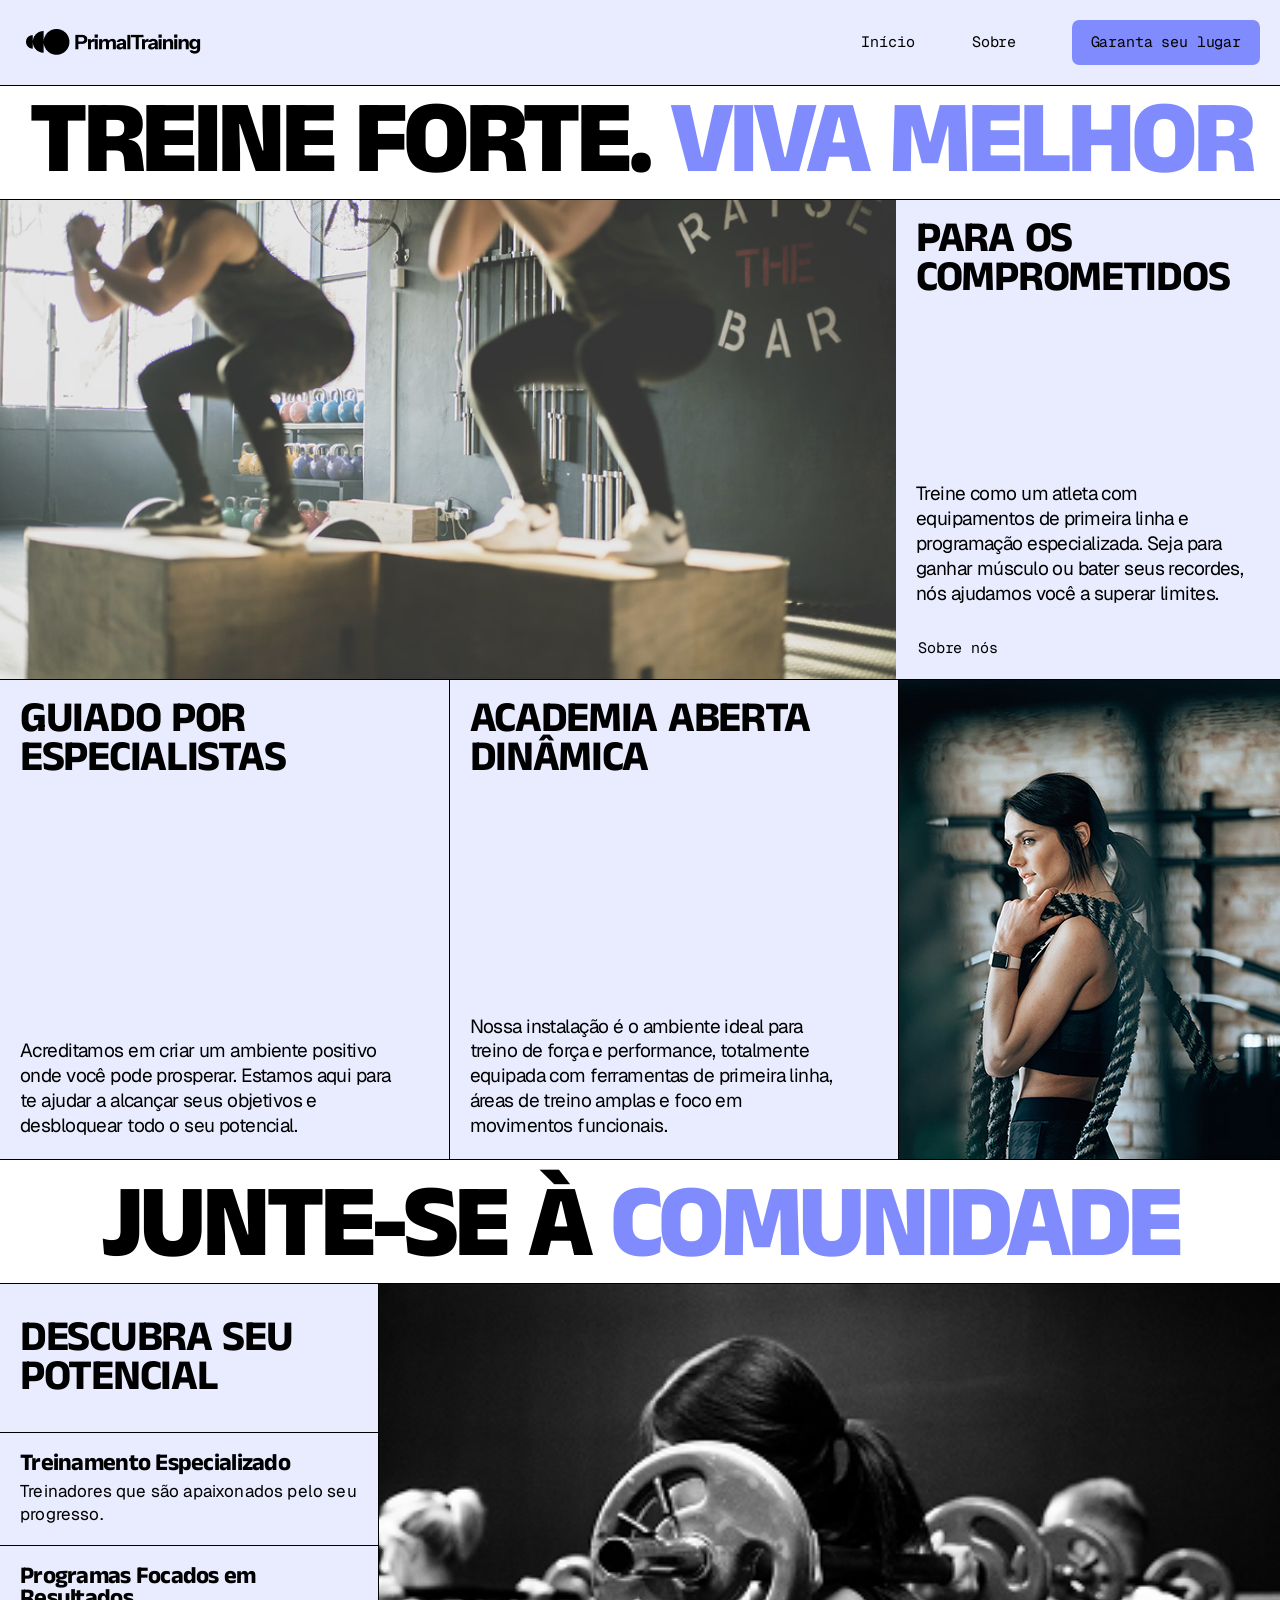
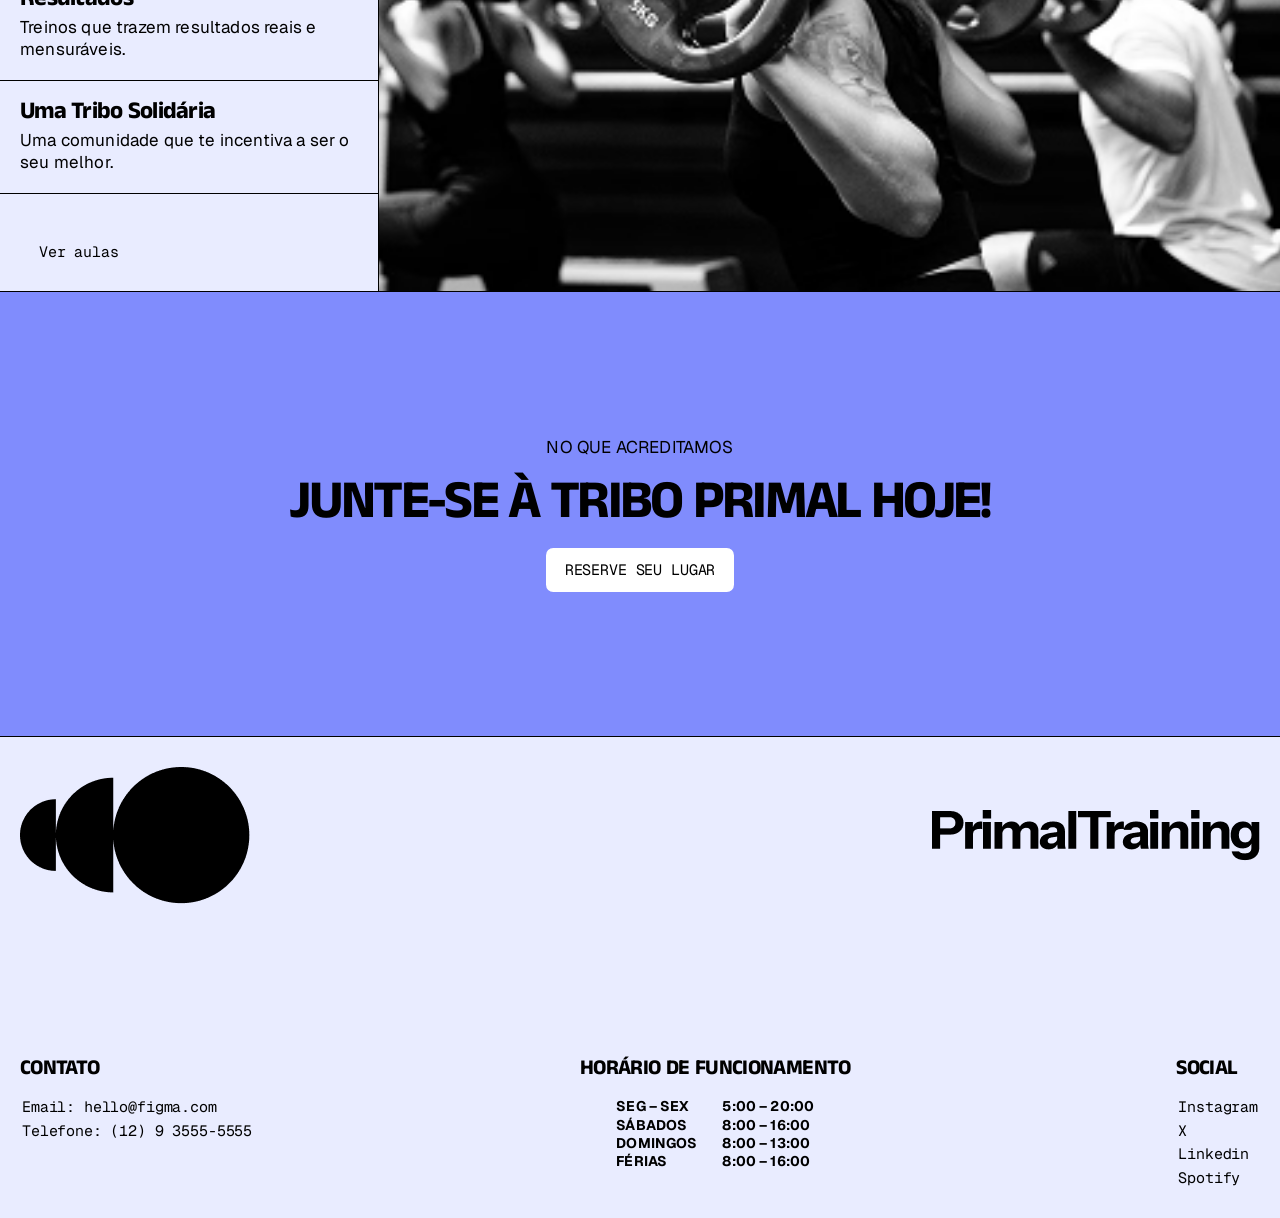
==== commit b487ad88: "Refactor CSS styles for improved responsiveness and accessibility; update HTML meta tags, structure," ====
--- a/index.html
+++ b/index.html
@@ -4,6 +4,9 @@
 <head>
     <meta charset="UTF-8">
     <meta name="viewport" content="width=device-width, initial-scale=1.0">
+    <meta name="description"
+        content="Primal Training: treino de força e condicionamento funcional com treinadores especialistas e uma comunidade que te impulsiona.">
+    <meta name="theme-color" content="#E9ECFF">
 
     <link rel="stylesheet" href="./assets/css/style.css">
     <link rel="stylesheet" href="./assets/css/responsive.css">
@@ -22,12 +25,12 @@
 <body>
     <!-- header -->
     <header>
-        <div>
-            <img src="./assets/img/vector/logo/Logo.png" alt="logo-header">
-        </div>
+        <a href="index.html" aria-label="PrimalTraining - página inicial">
+            <img src="./assets/img/vector/logo/Logo.png" alt="PrimalTraining">
+        </a>
 
-        <nav>
-            <a class="nav-link" href="index.html">Início</a>
+        <nav aria-label="Principal">
+            <a class="nav-link" href="index.html" aria-current="page">Início</a>
             <a class="nav-link" href="about.html">Sobre</a>
             <a class="nav-button" href="reserve.html">Garanta seu lugar</a>
         </nav>
@@ -43,7 +46,8 @@
         <!-- about -->
         <section class="about">
             <div class="about-img">
-                <img src="./assets/img/Image-woman(4).png" alt="image-woman-squatting">
+                <img src="./assets/img/Image-woman(4).png" alt="Mulher fazendo agachamento" fetchpriority="high"
+                    decoding="async">
             </div>
 
             <div class="about-text">
@@ -75,7 +79,8 @@
             </div>
 
             <div class="experience-img">
-                <img src="./assets/img/Image-woman(5).png" alt="Image-woman">
+                <img src="./assets/img/Image-woman(5).png" alt="Aluna treinando na Primal Training" loading="lazy"
+                    decoding="async">
             </div>
         </section>
 
@@ -113,19 +118,20 @@
             </div>
 
             <div class="class-img">
-                <img src="./assets/img/Image-woman(2).png" alt="Image-woman-2">
+                <img src="./assets/img/Image-woman(2).png" alt="Aluna em aula na Primal Training" loading="lazy"
+                    decoding="async"">
             </div>
         </section>
 
         <!-- reserve -->
-        <section class="reserve">
-            <div class="reserve-text">
-                <p>NO QUE ACREDITAMOS</p>
+        <section class=" reserve">
+                <div class="reserve-text">
+                    <p>NO QUE ACREDITAMOS</p>
 
-                <h3>JUNTE-SE À TRIBO PRIMAL HOJE!</h3>
+                    <h3>JUNTE-SE À TRIBO PRIMAL HOJE!</h3>
 
-                <a href="reserve.html">RESERVE SEU LUGAR</a>
-            </div>
+                    <a href="reserve.html">RESERVE SEU LUGAR</a>
+                </div>
         </section>
     </main>
 
@@ -133,8 +139,8 @@
     <footer>
         <!-- logo -->
         <section class="logo">
-            <img src="./assets/img/vector/logo/Vector (1).png" alt="vector-logo">
-            <img src="./assets/img/vector/logo/PrimalTraining.png" alt="PrimalTraining">
+            <img src="./assets/img/vector/logo/Vector (1).png" alt="vector-logo" loading="lazy" decoding="async">
+            <img src="./assets/img/vector/logo/PrimalTraining.png" alt="PrimalTraining" loading="lazy" decoding="async">
         </section>
 
         <!-- contact -->
@@ -143,8 +149,8 @@
                 <h5>CONTATO</h5>
 
                 <div class="address">
-                    <a href="#">Email: hello@figma.com</a>
-                    <a href="#">Telefone: (203) 555-5555</a>
+                    <a href="mailto:seuemail@exemplo.com">Email: hello@figma.com</a>
+                    <a href="tel:+12935555555">Telefone: (12) 9 3555-5555</a>
                 </div>
             </div>
 
@@ -172,16 +178,16 @@
                 <h5>SOCIAL</h5>
 
                 <div class="social-link">
-                    <a href="https://www.instagram.com/" target="_blank">Instagram</a>
-                    <a href="https://x.com/" target="_blank">X</a>
-                    <a href="https://br.linkedin.com/" target="_blank">Linkedin</a>
-                    <a href="https://open.spotify.com/intl-pt/" target="_blank">Spotify</a>
+                    <a href="https://www.instagram.com/" target="_blank" rel="noopener noreferrer">Instagram</a>
+                    <a href="https://x.com/" target="_blank" rel="noopener noreferrer">X</a>
+                    <a href="https://br.linkedin.com/" target="_blank" rel="noopener noreferrer">Linkedin</a>
+                    <a href="https://open.spotify.com/intl-pt/" target="_blank" rel="noopener noreferrer">Spotify</a>
                 </div>
             </div>
         </section>
     </footer>
 
-    <script src="./assets/js/script.js"></script>
+    <script src="./assets/js/script.js" defer></script>
 </body>
 
 </html>
--- a/assets/css/style.css
+++ b/assets/css/style.css
@@ -11,108 +11,109 @@
     --background-color-light-grey: #E9ECFF;
     --background-color-white: #FFFFFF;
 
+    /* layout */
+    --max-width: 1440px;
+    --gutter: 20px;
+    --line: 1px solid var(--background-color-black);
+    --radius-btn: 7.25px;
+
     /* typography */
     --primary-font: "Anek Tamil", sans-serif;
     --secondary-font: "Geist", sans-serif;
     --tertiary-font: "Geist Mono", monospace;
 
-    --h1-font-size: 116px;
+    --h1-font-size: clamp(2.75rem, 8.06vw, 7.25rem);
     --h1-font-weight: 800;
     --h1-font-family: var(--primary-font);
     --h1-line-height: 110%;
-    --h1-letter-spacing: -5%;
-
-    --h2-font-size: 45px;
+    --h1-letter-spacing: -0.05em;
+
+    --h2-font-size: clamp(1.75rem, 1.6vw + 1.4rem, 2.8125rem);
     --h2-font-weight: 700;
     --h2-font-family: var(--primary-font);
     --h2-line-height: 91%;
-    --h2-letter-spacing: -3%;
-
-    --h3-font-size: 57px;
+    --h2-letter-spacing: -0.03em;
+
+    --h3-font-size: clamp(2rem, 2.2vw + 1.6rem, 3.5625rem);
     --h3-font-weight: 700;
     --h3-font-family: var(--primary-font);
     --h3-line-height: 100%;
-    --h3-letter-spacing: -5%;
-
-    --h4-font-size: 25px;
+    --h3-letter-spacing: -0.05em;
+
+    --h4-font-size: clamp(1.25rem, 0.5vw + 1.1rem, 1.5625rem);
     --h4-font-weight: 700;
     --h4-font-family: var(--primary-font);
     --h4-line-height: 91%;
-    --h4-letter-spacing: -3%;
-
-    --h5-font-size: 22px;
+    --h4-letter-spacing: -0.03em;
+
+    --h5-font-size: clamp(1.125rem, 0.4vw + 1rem, 1.375rem);
     --h5-font-weight: 700;
     --h5-font-family: var(--primary-font);
     --h5-line-height: 131%;
-    --h5-letter-spacing: -3%;
-
-    --p1-font-size: 19px;
+    --h5-letter-spacing: -0.03em;
+
+    --p1-font-size: 1.1875rem;
     --p1-font-weight: 400;
     --p1-font-family: var(--secondary-font);
     --p1-line-height: 131%;
-    --p1-letter-spacing: -3%;
-
-    --p2-font-size: 17px;
+    --p1-letter-spacing: -0.03em;
+
+    --p2-font-size: 1.0625rem;
     --p2-font-weight: 400;
     --p2-font-family: var(--secondary-font);
     --p2-line-height: 131%;
-    --p2-letter-spacing: 1%;
-
-    --p3-font-size: 14px;
+    --p2-letter-spacing: 0.01em;
+
+    --p3-font-size: 0.875rem;
     --p3-font-weight: 700;
     --p3-font-family: var(--secondary-font);
     --p3-line-height: 131%;
-    --p3-letter-spacing: 1%;
-
-    --a-btn-font-size: 15px;
+    --p3-letter-spacing: 0.01em;
+
+    --a-btn-font-size: 0.9375rem;
     --a-btn-font-weight: 400;
     --a-btn-font-family: var(--tertiary-font);
     --a-btn-line-height: 110%;
-    --a-btn-letter-spacing: -1%;
+    --a-btn-letter-spacing: -0.01em;
 }
 
 /* typography global */
+h1,
+h2,
+h3,
+h4,
+h5 {
+    overflow-wrap: break-word;
+}
+
 h1 {
-    font-size: var(--h1-font-size);
-    font-weight: var(--h1-font-weight);
-    font-family: var(--h1-font-family);
-    line-height: var(--h1-line-height);
+    font: var(--h1-font-weight) var(--h1-font-size)/var(--h1-line-height) var(--h1-font-family);
     letter-spacing: var(--h1-letter-spacing);
 }
 
 h2 {
-    font-size: var(--h2-font-size);
-    font-weight: var(--h2-font-weight);
-    font-family: var(--h2-font-family);
-    line-height: var(--h2-line-height);
+    font: var(--h2-font-weight) var(--h2-font-size)/var(--h2-line-height) var(--h2-font-family);
     letter-spacing: var(--h2-letter-spacing);
 }
 
 h3 {
-    font-size: var(--h3-font-size);
-    font-weight: var(--h3-font-weight);
-    font-family: var(--h3-font-family);
-    line-height: var(--h3-line-height);
+    font: var(--h3-font-weight) var(--h3-font-size)/var(--h3-line-height) var(--h3-font-family);
     letter-spacing: var(--h3-letter-spacing);
 }
 
 h4 {
-    font-size: var(--h4-font-size);
-    font-weight: var(--h4-font-weight);
-    font-family: var(--h4-font-family);
-    line-height: var(--h4-line-height);
+    font: var(--h4-font-weight) var(--h4-font-size)/var(--h4-line-height) var(--h4-font-family);
     letter-spacing: var(--h4-letter-spacing);
 }
 
 h5 {
-    font-size: var(--h5-font-size);
-    font-weight: var(--h5-font-weight);
-    font-family: var(--h5-font-family);
-    line-height: var(--h5-line-height);
+    font: var(--h5-font-weight) var(--h5-font-size)/var(--h5-line-height) var(--h5-font-family);
     letter-spacing: var(--h5-letter-spacing);
 }
 
 a {
+    border: 2px solid transparent;
+
     text-decoration: none;
 }
 
@@ -124,20 +125,30 @@
 
 a,
 button {
-    font-size: var(--a-btn-font-size);
-    font-weight: var(--a-btn-font-weight);
-    font-family: var(--a-btn-font-family);
-    line-height: var(--a-btn-line-height);
+    font: var(--a-btn-font-weight) var(--a-btn-font-size)/var(--a-btn-line-height) var(--a-btn-font-family);
     letter-spacing: var(--a-btn-letter-spacing);
 }
 
 /* reset global */
-* {
+*,
+*::before,
+*::after {
     margin: 0;
     padding: 0;
     box-sizing: border-box;
 }
 
+html {
+    -webkit-text-size-adjust: 100%;
+    text-size-adjust: 100%;
+}
+
+img {
+    display: block;
+    max-width: 100%;
+    height: auto;
+}
+
 /*================================================================================ */
 
 /* index.html */
@@ -150,33 +161,42 @@
 
     width: 100%;
     min-height: 100vh;
+    min-height: 100dvh;
+
+    font-family: var(--secondary-font);
 
     background-color: var(--background-color-light-grey);
+}
+
+header,
+main,
+footer {
+    width: 100%;
+    max-width: var(--max-width);
 }
 
 /* header */
 header {
     display: flex;
     align-items: center;
+    justify-content: space-between;
+    flex-wrap: wrap;
+
+    gap: 16px 40px;
+    padding: 20px var(--gutter);
+
+    border-bottom: var(--line);
+
+    background-color: var(--background-color-light-grey);
+}
+
+nav {
+    display: flex;
+    align-items: center;
     justify-content: center;
-
-    gap: 674px;
-    padding: 20px 20px;
-
-    width: 100%;
-    max-width: 1440px;
-
-    border-bottom: 1px solid var(--background-color-black);
-
-    background-color: var(--background-color-light-grey);
-}
-
-nav {
-    display: flex;
-    align-items: center;
-    justify-content: center;
-
-    gap: 60px;
+    flex-wrap: wrap;
+
+    gap: 12px clamp(20px, 4.17vw, 60px);
 }
 
 nav a {
@@ -187,25 +207,27 @@
     transition: 0.5s ease-in-out;
 }
 
-.nav-link:hover {
-    border-bottom: 2px solid var(--background-color-blue);
-
-    transform: scale(1.1);
-}
-
-.nav-button {
+.nav-button,
+.about-reserve-text a,
+.form-reserve-button,
+.sessions>div button {
+    color: var(--txt-color-black);
+    background-color: var(--background-color-blue);
+}
+
+.nav-button,
+.about-reserve-text a,
+.reserve-text a,
+.reserve-reserve-text button,
+.form-reserve-button,
+.sessions>div button {
     padding: 12px 17px;
 
-    border-radius: 7.25px;
+    border-radius: var(--radius-btn);
+
+    text-align: center;
 
     transition: 0.5s ease;
-
-    background-color: var(--background-color-blue);
-}
-
-.nav-button:hover {
-    color: var(--txt-color-white);
-    background-color: var(--background-color-black);
 }
 
 /* main */
@@ -220,57 +242,100 @@
 }
 
 /* beginning */
+.beginning,
+.comunity,
+.beginning-about,
+.beginning-reserve {
+    display: flex;
+
+    width: 100%;
+
+    border-bottom: var(--line);
+
+    background-color: var(--background-color-white);
+}
+
 .beginning {
-    display: flex;
     align-items: center;
     justify-content: center;
 
-    width: 100%;
-
-    border-bottom: 1px solid var(--background-color-black);
-
-    background-color: var(--background-color-white);
-}
-
-h1 span {
+    padding: 0 var(--gutter);
+}
+
+.beginning-about,
+.beginning-reserve {
+    padding: 10px var(--gutter) 0;
+}
+
+h1 span,
+.comunity h2 span {
     color: var(--txt-color-blue);
 }
 
 /* about */
+.about-img,
+.experience-img,
+.class-img,
+.info-img,
+.info-2-img {
+    position: relative;
+
+    overflow: hidden;
+}
+
+.about-img img,
+.experience-img img,
+.class-img img,
+.info-img img,
+.info-2-img img {
+    position: absolute;
+    inset: 0;
+
+    width: 100%;
+    height: 100%;
+
+    object-fit: cover;
+}
+
+.about-text-p p,
+.experience-div p,
+.sessions-text-text p {
+    font: var(--p1-font-weight) var(--p1-font-size)/var(--p1-line-height) var(--p1-font-family);
+    letter-spacing: var(--p1-letter-spacing);
+}
+
 .about {
     display: flex;
-    flex-wrap: wrap;
-
-    width: 100%;
-
-    border-bottom: 1px solid var(--background-color-black);
+
+    width: 100%;
+    min-height: 480px;
+
+    border-bottom: var(--line);
 
     background-color: var(--background-color-light-grey);
 }
 
 .about-img {
-    width: 1011px;
-    height: 480px;
-}
-
-.about-img img {
-    width: 100%;
-    height: 100%;
-
-    object-fit: cover;
+    flex: 1 1 70%;
+
+    min-width: 0;
 }
 
 .about-text {
     display: flex;
     flex-direction: column;
-
-    gap: 163px;
-    padding: 20px;
+    justify-content: space-between;
+
+    flex: 1 1 30%;
+
+    gap: 40px;
+    padding: var(--gutter);
+
+    min-width: 300px;
 }
 
 .about-text h2 {
-    width: 386px;
-    max-width: 100%;
+    max-width: 386px;
 }
 
 .about-text-p {
@@ -281,40 +346,27 @@
 }
 
 .about-text-p p {
-    font-size: var(--p1-font-size);
-    font-weight: var(--p1-font-weight);
-    font-family: var(--p1-font-family);
-    line-height: var(--p1-line-height);
-    letter-spacing: var(--p1-letter-spacing);
-
-    width: 375px;
-    max-width: 100%;
+    max-width: 375px;
 }
 
 .about-text-p a {
     padding-top: 12px;
 
-    width: 80px;
+    width: fit-content;
 
     transition: 0.5s ease-in-out;
 
     color: var(--txt-color-black);
-}
-
-.about-text-p a:hover {
-    border-bottom: 2px solid var(--background-color-blue);
-
-    transform: scale(1.1);
 }
 
 /* experience */
 .experience {
     display: flex;
-    flex-wrap: wrap;
-
-    width: 100%;
-
-    border-bottom: 1px solid var(--background-color-black);
+
+    width: 100%;
+    min-height: 480px;
+
+    border-bottom: var(--line);
 
     background-color: var(--background-color-light-grey);
 }
@@ -322,62 +374,54 @@
 .experience-div {
     display: flex;
     flex-direction: column;
-
-    gap: 242px;
-    padding: 20px 20px;
-
-    width: 506px;
-
-    border-right: 1px solid var(--background-color-black);
+    justify-content: space-between;
+
+    flex: 1 1 35%;
+
+    gap: 40px;
+    padding: var(--gutter);
+
+    min-width: 0;
+
+    border-right: var(--line);
 }
 
 .experience-div h2 {
-    width: 388px;
-    max-width: 100%;
+    max-width: 388px;
 }
 
 .experience-div p {
-    width: 375px;
-    max-width: 100%;
+    max-width: 375px;
 }
 
 .experience-img {
-    width: 100%;
-    max-width: 427px;
+    flex: 1 1 29.65%;
+
+    min-width: 0;
 
     background-color: var(--background-color-black);
-}
-
-.experience-img img {
-    width: 100%;
-    height: 100%;
-
-    object-fit: cover;
 }
 
 /* comunity */
 .comunity {
-    display: flex;
     align-items: center;
     justify-content: center;
 
-    padding-top: 10px;
-
-    width: 100%;
-
-    border-bottom: 1px solid var(--background-color-black);
-
-    background-color: var(--background-color-white);
+    padding: 10px var(--gutter) 0;
+}
+
+.comunity h2 {
+    font: var(--h1-font-weight) var(--h1-font-size)/var(--h1-line-height) var(--h1-font-family);
+    letter-spacing: var(--h1-letter-spacing);
 }
 
 /* class */
 .class {
     display: flex;
-    flex-wrap: wrap;
-
-    width: 100%;
-
-    border-bottom: 1px solid var(--background-color-black);
+
+    width: 100%;
+
+    border-bottom: var(--line);
 
     background-color: var(--background-color-light-grey);
 }
@@ -385,19 +429,20 @@
 .class-class {
     display: flex;
     flex-direction: column;
-    flex-wrap: wrap;
-
-    width: 426px;
-
-    border-right: 1px solid var(--background-color-black);
+
+    flex: 0 1 29.6%;
+
+    min-width: 300px;
+
+    border-right: var(--line);
 }
 
 .class-title {
-    padding: 34.5px 0 34.5px 20px;
+    padding: 34.5px var(--gutter);
 }
 
 .class-title h2 {
-    width: 350px;
+    max-width: 350px;
 }
 
 .class-about {
@@ -405,93 +450,83 @@
     flex-direction: column;
 
     gap: 6px;
-    padding: 20px 0 20px 20px;
+    padding: var(--gutter);
 }
 
 .class-about p {
-    font-size: var(--p2-font-size);
-    font-weight: var(--p2-font-weight);
-    font-family: var(--p2-font-family);
-    line-height: var(--p2-line-height);
+    max-width: 386px;
+}
+
+.class-about p,
+.info-text p,
+.info-2-text p,
+.about-reserve-text p,
+.reserve-text p,
+.reserve-reserve-text p {
+    font: var(--p2-font-weight) var(--p2-font-size)/var(--p2-line-height) var(--p2-font-family);
     letter-spacing: var(--p2-letter-spacing);
-
-    width: 386px;
 }
 
 .class-class a {
-    padding: 48px 0 0 37px;
+    padding: 48px var(--gutter) 28px 37px;
 
     transition: 0.5s ease;
 
     color: var(--txt-color-black);
-}
-
-.class-class a:hover {
-    color: var(--txt-color-blue);
-}
-
-.class-img {
-    width: 1013px;
-}
-
-.class-img img {
-    width: 100%;
-    height: 100%;
-
-    object-fit: cover;
 }
 
 .class-title,
 .class-about {
-    border-bottom: 1px solid var(--background-color-black);
+    border-bottom: var(--line);
+}
+
+.class-img {
+    flex: 1 1 70%;
+
+    min-width: 0;
+    min-height: 480px;
 }
 
 /* reserve */
-.reserve {
+.reserve,
+.about-reserve,
+.reserve-reserve {
     display: flex;
     align-items: center;
     justify-content: center;
-    flex-wrap: wrap;
-
-    width: 100%;
-
-    border-bottom: 1px solid var(--background-color-black);
-
+
+    width: 100%;
+    padding: clamp(64px, 11.25vw, 162px) var(--gutter);
+
+    border-bottom: var(--line);
+}
+
+.reserve,
+.reserve-reserve {
     background-color: var(--background-color-blue);
 }
 
-.reserve-text {
+.reserve-text,
+.about-reserve-text,
+.reserve-reserve-text {
     display: flex;
     flex-direction: column;
     align-items: center;
     justify-content: center;
 
     gap: 18px;
-    margin: 162px 0;
-}
-
-.reserve-text p {
-    font-size: var(--p2-font-size);
-    font-weight: var(--p2-font-weight);
-    font-family: var(--p2-font-family);
-    line-height: var(--p2-line-height);
-    letter-spacing: var(--p2-letter-spacing);
-}
-
-.reserve-text a {
-    padding: 12px 17px;
-
-    border-radius: 7.25px;
-
-    transition: 0.5s ease;
-
+
+    text-align: center;
+}
+
+.reserve-text a,
+.reserve-reserve-text button {
     color: var(--txt-color-black);
     background-color: var(--background-color-white);
 }
 
-.reserve-text a:hover {
-    color: var(--txt-color-white);
-    background-color: var(--background-color-black);
+.reserve-reserve-text p {
+    max-width: 780px;
 }
 
 /* footer */
@@ -501,24 +536,33 @@
     align-items: center;
     justify-content: center;
 
-    gap: 169px;
-    padding: 30px 0;
-
-    width: 100%;
-    max-width: 1440p
+    gap: clamp(48px, 11.74vw, 169px);
+    padding: 30px var(--gutter);
 }
 
 .logo {
     display: flex;
     align-items: center;
-
-    gap: 870px;
+    justify-content: space-between;
+    flex-wrap: wrap;
+
+    gap: 20px;
+
+    width: 100%;
+}
+
+.logo img {
+    min-width: 0;
 }
 
 .contact {
     display: flex;
-
-    gap: 410px;
+    justify-content: space-between;
+    flex-wrap: wrap;
+
+    gap: 40px;
+
+    width: 100%;
 }
 
 .contact-text,
@@ -541,17 +585,15 @@
     gap: 3px;
 }
 
-.address a {
+.address a,
+.social-link a {
     color: var(--txt-color-black);
 }
 
 .address,
 .days,
 .hours p {
-    font-size: var(--p3-font-size);
-    font-weight: var(--p3-font-weight);
-    font-family: var(--p3-font-family);
-    line-height: var(--p3-line-height);
+    font: var(--p3-font-weight) var(--p3-font-size)/var(--p3-line-height) var(--p3-font-family);
     letter-spacing: var(--p3-letter-spacing);
 }
 
@@ -568,46 +610,32 @@
     gap: 3px;
 }
 
-.social-link a {
-    color: var(--txt-color-black);
-}
-
 /*================================================================================ */
 
 /* about.html */
-
-/* beginning-about */
-.beginning-about {
-    display: flex;
-
-    padding: 10px 0 0 20px;
-
-    width: 100%;
-
-    border-bottom: 1px solid var(--background-color-black);
-
-    background-color: var(--background-color-white);
-}
 
 /* info */
 .info {
     display: flex;
+
+    width: 100%;
+
+    border-bottom: var(--line);
+
+    background-color: var(--background-color-blue);
+}
+
+.info-text {
+    display: flex;
+    flex-direction: column;
     justify-content: space-between;
-    flex-wrap: wrap;
-
-    width: 100%;
-
-    border-bottom: 1px solid var(--background-color-black);
-
-    background-color: var(--background-color-blue);
-}
-
-.info-text {
-    display: flex;
-    flex-direction: column;
-
-    gap: 179px;
-    padding: 30px 20px;
+
+    flex: 1 1 70%;
+
+    gap: 40px;
+    padding: 30px var(--gutter);
+
+    min-width: 0;
 }
 
 .info-text h2 {
@@ -615,13 +643,7 @@
 }
 
 .info-text p {
-    font-size: var(--p2-font-size);
-    font-weight: var(--p2-font-weight);
-    font-family: var(--p2-font-family);
-    line-height: var(--p2-line-height);
-    letter-spacing: var(--p2-letter-spacing);
-
-    width: 914px;
+    max-width: 914px;
 }
 
 .info-text-div2 {
@@ -632,72 +654,54 @@
 }
 
 .info-img {
-    width: 427px;
-    height: 480px;
-}
-
-.info-img img {
-    width: 100%;
-    height: 100%;
-
-    object-fit: cover;
+    flex: 1 1 29.65%;
+
+    min-width: 0;
+    min-height: 480px;
 }
 
 /* info-2 */
 .info-2 {
     display: flex;
-    align-items: center;
+
+    width: 100%;
+
+    border-bottom: var(--line);
+}
+
+.info-2-img {
+    flex: 0 1 52%;
+
+    min-width: 0;
+    min-height: 450px;
+}
+
+.info-2-text {
+    display: flex;
+    flex-direction: column;
     justify-content: space-between;
-    flex-wrap: wrap;
-
-    width: 100%;
-
-    border-bottom: 1px solid var(--background-color-black);
-}
-
-.indo-2-img {
-    width: 750px;
-    height: 450px;
-}
-
-.info-2-img img {
-    width: 100%;
-    height: 100%;
-
-    object-fit: cover;
-}
-
-.info-2-text {
-    display: flex;
-    flex-direction: column;
-
-    gap: 215px;
-    padding: 0 135px 0 20px;
-}
-
-.info-2-text h2 {
-    width: 387px;
-}
-
+
+    flex: 0 1 37.6%;
+
+    gap: 40px;
+    padding: var(--gutter) clamp(20px, 9.4vw, 135px) var(--gutter) var(--gutter);
+
+    margin-left: auto;
+    min-width: 0;
+}
+
+.info-2-text h2,
 .info-2-text p {
-    font-size: var(--p2-font-size);
-    font-weight: var(--p2-font-weight);
-    font-family: var(--p2-font-family);
-    line-height: var(--p2-line-height);
-    letter-spacing: var(--p2-letter-spacing);
-
-    width: 387px;
+    max-width: 387px;
 }
 
 /* image */
 .image {
     display: flex;
-    align-items: center;
-    justify-content: center;
-
-    width: 100%;
-
-    border-bottom: 1px solid var(--background-color-black);
+
+    width: 100%;
+
+    border-bottom: var(--line);
 }
 
 .image img {
@@ -706,209 +710,67 @@
     object-fit: cover;
 }
 
-/* about-reserve */
-.about-reserve {
-    display: flex;
-    align-items: center;
-    justify-content: center;
-    flex-wrap: wrap;
-
-    width: 100%;
-
-    border-bottom: 1px solid var(--background-color-black);
-}
-
-.about-reserve-text {
-    display: flex;
-    flex-direction: column;
-    align-items: center;
-    justify-content: center;
-
-    gap: 18px;
-    margin: 162px 0;
-}
-
-.about-reserve-text p {
-    font-size: var(--p2-font-size);
-    font-weight: var(--p2-font-weight);
-    font-family: var(--p2-font-family);
-    line-height: var(--p2-line-height);
-    letter-spacing: var(--p2-letter-spacing);
-}
-
-.about-reserve-text a {
-    padding: 12px 17px;
-
-    border-radius: 7.25px;
-
-    transition: 0.5s ease;
-
-    color: var(--txt-color-black);
-    background-color: var(--background-color-blue);
-}
-
-.about-reserve-text a:hover {
-    color: var(--txt-color-white);
-    background-color: var(--background-color-black);
-}
-
 /*================================================================================ */
 
 /* reserve.html */
-
-/* beginning-reserve */
-.beginning-reserve {
-    display: flex;
-
-    padding: 10px 0 0 20px;
-
-    width: 100%;
-
-    border-bottom: 1px solid var(--background-color-black);
-
-    background-color: var(--background-color-white);
-}
 
 /* sessions */
 .sessions {
-    display: flex;
-    align-items: center;
+    display: grid;
+    grid-template-columns: repeat(3, minmax(0, 426px));
     justify-content: center;
-    flex-wrap: wrap;
-
-    width: 100%;
+
+    width: 100%;
+
+    border-bottom: var(--line);
+}
+
+.sessions>div {
+    display: flex;
+    flex-direction: column;
+    justify-content: space-between;
+
+    gap: 37px;
+    padding: 30px;
+
+    border-right: var(--line);
+}
+
+.sessions>div:first-child {
+    border-left: var(--line);
+}
+
+.sessions>div>div {
+    display: flex;
+    flex-direction: column;
+
+    gap: 80px;
+}
+
+.sessions-text-text {
+    display: flex;
+    flex-direction: column;
+
+    gap: 25px;
+}
+
+.sessions-text-text p {
+    padding-bottom: 8px;
 
     border-bottom: 1px solid var(--background-color-black);
 }
 
-.sessions-div,
-.sessions-div-2,
-.sessions-div-3 {
-    display: flex;
-    flex-direction: column;
-
-    gap: 37px;
-    padding: 30px 30px;
-
-    border-right: 1px solid var(--background-color-black);
-}
-
-.sessions-div {
-    border-left: 1px solid var(--background-color-black);
-}
-
-.sessions-div-2 {
-    gap: 12px;
-}
-
-.sessions-div-3 {
-    gap: 27px;
-}
-
-.sessions-div-text,
-.sessions-div-text-2,
-.sessions-div-text-3 {
-    display: flex;
-    flex-direction: column;
-
-    gap: 80px;
-
-    width: 366px;
-}
-
-.sessions-text-text {
-    display: flex;
-    flex-direction: column;
-
-    gap: 25px;
-}
-
-.sessions-text-text p {
-    font-size: var(--p1-font-size);
-    font-weight: var(--p1-font-weight);
-    font-family: var(--p1-font-family);
-    line-height: var(--p1-line-height);
-    letter-spacing: var(--p1-letter-spacing);
-
-    padding-bottom: 8px;
-
-    border-bottom: 1px solid var(--background-color-black);
-}
-
-.sessions-p {
-    border-bottom: none !important;
-}
-
-.sessions-div button,
-.sessions-div-2 button,
-.sessions-div-3 button {
+.sessions-text-text .sessions-p {
+    border-bottom: none;
+}
+}
+
+.sessions>div button {
     padding: 12px 0;
 
-    border-radius: 7.25px;
-
-    transition: color 0.5s ease-in-out;
+    transition: color 0.5s ease-in-out, background-color 0.5s ease;
 
     color: transparent;
-    background-color: var(--background-color-blue);
-}
-
-.sessions-div button:hover,
-.sessions-div-2 button:hover,
-.sessions-div-3 button:hover {
-    color: var(--txt-color-white);
-    background-color: var(--background-color-black);
-}
-
-/* reserve-reserve */
-.reserve-reserve {
-    display: flex;
-    align-items: center;
-    justify-content: center;
-    flex-wrap: wrap;
-
-    width: 100%;
-
-    border-bottom: 1px solid var(--background-color-black);
-
-    background-color: var(--background-color-blue);
-}
-
-.reserve-reserve-text {
-    display: flex;
-    flex-direction: column;
-    align-items: center;
-    justify-content: center;
-
-    gap: 18px;
-    margin: 162px 0;
-}
-
-.reserve-reserve-text p {
-    text-align: center;
-
-    font-size: var(--p2-font-size);
-    font-weight: var(--p2-font-weight);
-    font-family: var(--p2-font-family);
-    line-height: var(--p2-line-height);
-    letter-spacing: var(--p2-letter-spacing);
-
-    width: 780px;
-}
-
-.reserve-reserve-text button {
-    padding: 12px 17px;
-
-    border-radius: 7.25px;
-
-    transition: 0.5s ease;
-
-    color: var(--txt-color-black);
-    background-color: var(--background-color-white);
-}
-
-.reserve-reserve-text button:hover {
-    color: var(--txt-color-white);
-    background-color: var(--background-color-black);
 }
 
 /* form */
@@ -957,6 +819,16 @@
     outline-color: var(--background-color-blue);
 }
 
+.select-option {
+    text-align: center;
+}
+
+.form-preços {
+    padding-right: 34px;
+
+    background: var(--background-color-white) url("data:image/svg+xml,%3Csvg xmlns='http://www.w3.org/2000/svg' width='12' height='8'%3E%3Cpath d='M1 1l5 5 5-5' fill='none' stroke='%23000' stroke-width='2'/%3E%3C/svg%3E") no-repeat right 12px center;
+}
+
 .form-help textarea {
     width: 100%;
     height: 100px;
@@ -978,39 +850,83 @@
     margin-top: 0;
 }
 
-.form-reserve-button {
-    padding: 12px 17px;
-
-    border-radius: 7.25px;
-
-    transition: 0.5s ease;
-
-    color: var(--txt-color-black);
-    background-color: var(--background-color-blue);
-}
-
-.form-reserve-button:hover {
+/* mask */
+.form-mask {
+    width: 100%;
+    height: 100%;
+
+    position: fixed;
+
+    top: 0;
+    left: 0;
+
+    background: linear-gradient(109deg, rgba(10, 12, 16, 0.99) 15%, rgba(10, 12, 16, 0.7) 50%, rgba(10, 12, 16, 0.99) 85%);
+
+    z-index: 3;
+
+    visibility: hidden;
+
+    cursor: pointer;
+
+    transition: 0.5s visibility ease-in-out;
+}
+
+/*================================================================================ */
+/* hover em dispositivos com mouse */
+@media (hover: hover) {
+
+    .nav-link:hover,
+    .about-text-p a:hover {
+        border-bottom: 2px solid var(--background-color-blue);
+
+        transform: scale(1.1);
+    }
+
+    .nav-button:hover,
+    .about-reserve-text a:hover,
+    .reserve-text a:hover,
+    .reserve-reserve-text button:hover,
+    .form-reserve-button:hover,
+    .sessions>div button:hover {
+        color: var(--txt-color-white);
+        background-color: var(--background-color-black);
+    }
+
+    .class-class a:hover {
+        color: var(--txt-color-blue);
+    }
+}
+
+@media (hover: none) {
+    .sessions>div button {
+        color: var(--txt-color-black);
+    }
+}
+
+.sessions>div button:focus-visible {
     color: var(--txt-color-white);
     background-color: var(--background-color-black);
 }
 
-/* mask */
-.form-mask {
-    width: 100%;
-    height: 100%;
-
-    position: fixed;
-
-    top: 0;
-    left: 0;
-
-    background: linear-gradient(109deg, rgba(10, 12, 16, 0.99) 15%, rgba(10, 12, 16, 0.7) 50%, rgba(10, 12, 16, 0.99) 85%);
-
-    z-index: 3;
-
-    visibility: hidden;
-
-    cursor: pointer;
-
-    transition: 0.5s visibility ease-in-out;
+:focus-visible {
+    outline: 2px solid var(--background-color-black);
+    outline-offset: 3px;
+}
+
+.form-help :focus-visible {
+    outline-color: var(--background-color-blue);
+}
+
+@media (prefers-reduced-motion: reduce) {
+
+    *,
+    *::before,
+    *::after {
+        transition-duration: 0.01ms !important;
+    }
+
+    .nav-link:hover,
+    .about-text-p a:hover {
+        transform: none;
+    }
 }
--- a/assets/css/responsive.css
+++ b/assets/css/responsive.css
@@ -2,48 +2,279 @@
  RESPONSIVE (desktop-first)
    ================================================ */
 
+/* GLOBAL (header + footer, presentes em todas as paginas) */
+
+/* ---------- ate 768px (tablet pequeno) ---------- */
+@media screen and (max-width:768px) {
+  header {
+    padding: 16px;
+  }
+
+  nav {
+    gap: 12px 24px;
+  }
+
+  footer {
+    padding: 30px 16px;
+  }
+
+  .contact {
+    flex-direction: column;
+
+    gap: 32px;
+  }
+
+  .contact-hours {
+    align-items: flex-start;
+  }
+
+  .beginning,
+  .comunity,
+  .beginning-about,
+  .beginning-reserve {
+    padding-left: 16px;
+    padding-right: 16px;
+  }
+}
+
+/* ---------- ate 480px (celular) ---------- */
+@media screen and (max-width:480px) {
+  header {
+    flex-direction: column;
+  }
+
+  nav {
+    justify-content: space-between;
+
+    gap: 12px 16px;
+    width: 100%;
+  }
+
+  .nav-button {
+    padding: 10px 14px;
+  }
+
+  .logo {
+    flex-direction: column;
+    align-items: flex-start;
+  }
+}
+
 /* index.html */
 
-/* ---------- ate 1280px ---------- */
-@media screen and (max-width:1280px) {}
-
 /* ---------- ate 1024px (tablet) ---------- */
-@media screen and (max-width:1024px) {}
-
-/* ---------- ate 768px (tablet pequeno) ---------- */
-@media screen and (max-width:768px) {}
-
-/* ---------- ate 480px (celular) ---------- */
-@media screen and (max-width:480px) {}
+@media screen and (max-width:1024px) {
+
+  .about,
+  .class {
+    flex-direction: column;
+
+    min-height: 0;
+  }
+
+  .about-img,
+  .class-img {
+    flex: 0 0 auto;
+
+    min-height: 0;
+    aspect-ratio: 2 / 1;
+  }
+
+  .about-text,
+  .class-class {
+    flex: 0 0 auto;
+
+    min-width: 0;
+  }
+
+  .class-class {
+    border-right: none;
+    border-bottom: var(--line);
+  }
+
+  .experience {
+    flex-wrap: wrap;
+
+    min-height: 0;
+  }
+
+  .experience-div {
+    flex: 1 1 50%;
+
+    border-bottom: var(--line);
+  }
+
+  .experience-div:nth-child(2) {
+    border-right: none;
+  }
+
+  .experience-img {
+    flex: 1 1 100%;
+
+    aspect-ratio: 2 / 1;
+  }
+}
+
+/* ---------- ate 768px (tablet pequeno) ---------- */
+@media screen and (max-width:768px) {
+
+  .about-img,
+  .class-img,
+  .experience-img {
+    aspect-ratio: 16 / 10;
+  }
+
+  .about-text {
+    gap: 32px;
+  }
+
+  .experience-div {
+    flex-basis: 100%;
+
+    gap: 32px;
+
+    border-right: none;
+  }
+}
+
+/* ---------- ate 480px (celular) ---------- */
+@media screen and (max-width:480px) {
+
+  .about-img,
+  .class-img,
+  .experience-img {
+    aspect-ratio: 4 / 3;
+  }
+
+  .about-text,
+  .experience-div,
+  .class-about {
+    padding: 16px;
+  }
+
+  .class-title {
+    padding: 24px 16px;
+  }
+
+  .class-class a {
+    padding: 32px 16px 24px;
+  }
+
+  .reserve-text a {
+    align-self: stretch;
+  }
+}
 
 /*================================================================================= */
 
 /* about.html */
 
-/* ---------- ate 1280px ---------- */
-@media screen and (max-width:1280px) {}
-
 /* ---------- ate 1024px (tablet) ---------- */
-@media screen and (max-width:1024px) {}
-
-/* ---------- ate 768px (tablet pequeno) ---------- */
-@media screen and (max-width:768px) {}
-
-/* ---------- ate 480px (celular) ---------- */
-@media screen and (max-width:480px) {}
+@media screen and (max-width:1024px) {
+
+  .info,
+  .info-2 {
+    flex-direction: column;
+  }
+
+  .info-text,
+  .info-img,
+  .info-2-img,
+  .info-2-text {
+    flex: 0 0 auto;
+  }
+
+  .info-img,
+  .info-2-img {
+    min-height: 0;
+    aspect-ratio: 2 / 1;
+  }
+
+  .info-2-text {
+    margin-left: 0;
+    padding: 24px var(--gutter) 32px;
+  }
+}
+
+/* ---------- ate 768px (tablet pequeno) ---------- */
+@media screen and (max-width:768px) {
+
+  .info-img,
+  .info-2-img {
+    aspect-ratio: 16 / 10;
+  }
+
+  .info-text {
+    gap: 32px;
+  }
+
+  .image img {
+    min-height: 220px;
+  }
+}
+
+/* ---------- ate 480px (celular) ---------- */
+@media screen and (max-width:480px) {
+
+  .info-img,
+  .info-2-img {
+    aspect-ratio: 4 / 3;
+  }
+
+  .info-text {
+    padding: 24px 16px;
+  }
+
+  .info-2-text {
+    padding: 24px 16px 32px;
+  }
+
+  .about-reserve-text a {
+    align-self: stretch;
+  }
+}
 
 /*================================================================================ */
 
 /* reserve.html */
 
-/* ---------- ate 1280px ---------- */
-@media screen and (max-width:1280px) {}
-
 /* ---------- ate 1024px (tablet) ---------- */
-@media screen and (max-width:1024px) {}
-
-/* ---------- ate 768px (tablet pequeno) ---------- */
-@media screen and (max-width:768px) {}
-
-/* ---------- ate 480px (celular) ---------- */
-@media screen and (max-width:480px) {}+@media screen and (max-width:1024px) {
+  .sessions>div {
+    gap: 32px;
+    padding: 24px 20px;
+  }
+
+  .sessions>div>div {
+    gap: 48px;
+  }
+}
+
+/* ---------- ate 768px (tablet pequeno) ---------- */
+@media screen and (max-width:768px) {
+  .sessions {
+    grid-template-columns: minmax(0, 1fr);
+  }
+
+  .sessions>div {
+    padding: 24px 16px;
+
+    border-right: none;
+    border-bottom: var(--line);
+  }
+
+  .sessions>div:first-child {
+    border-left: none;
+  }
+
+  .sessions>div:last-child {
+    border-bottom: none;
+  }
+}
+
+/* ---------- ate 480px (celular) ---------- */
+@media screen and (max-width:480px) {
+  .reserve-reserve-text button {
+    align-self: stretch;
+  }
+}
